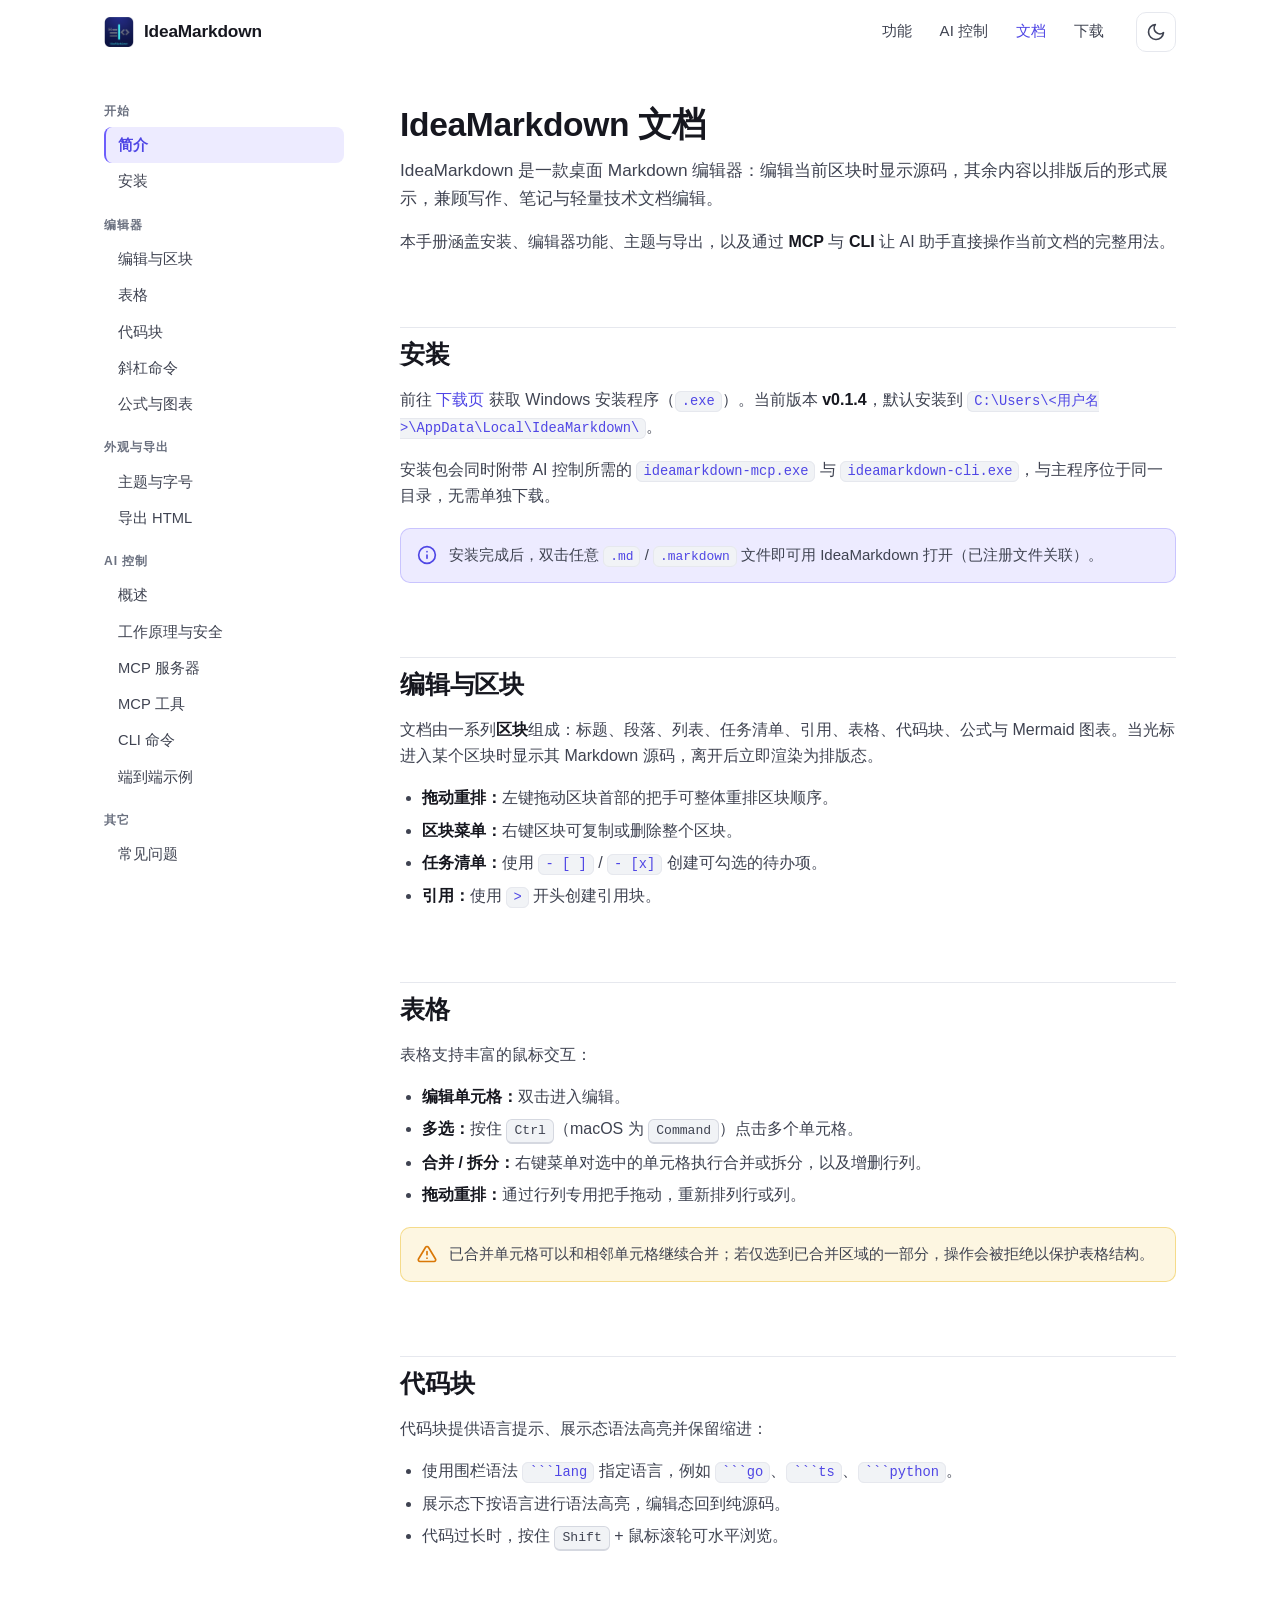
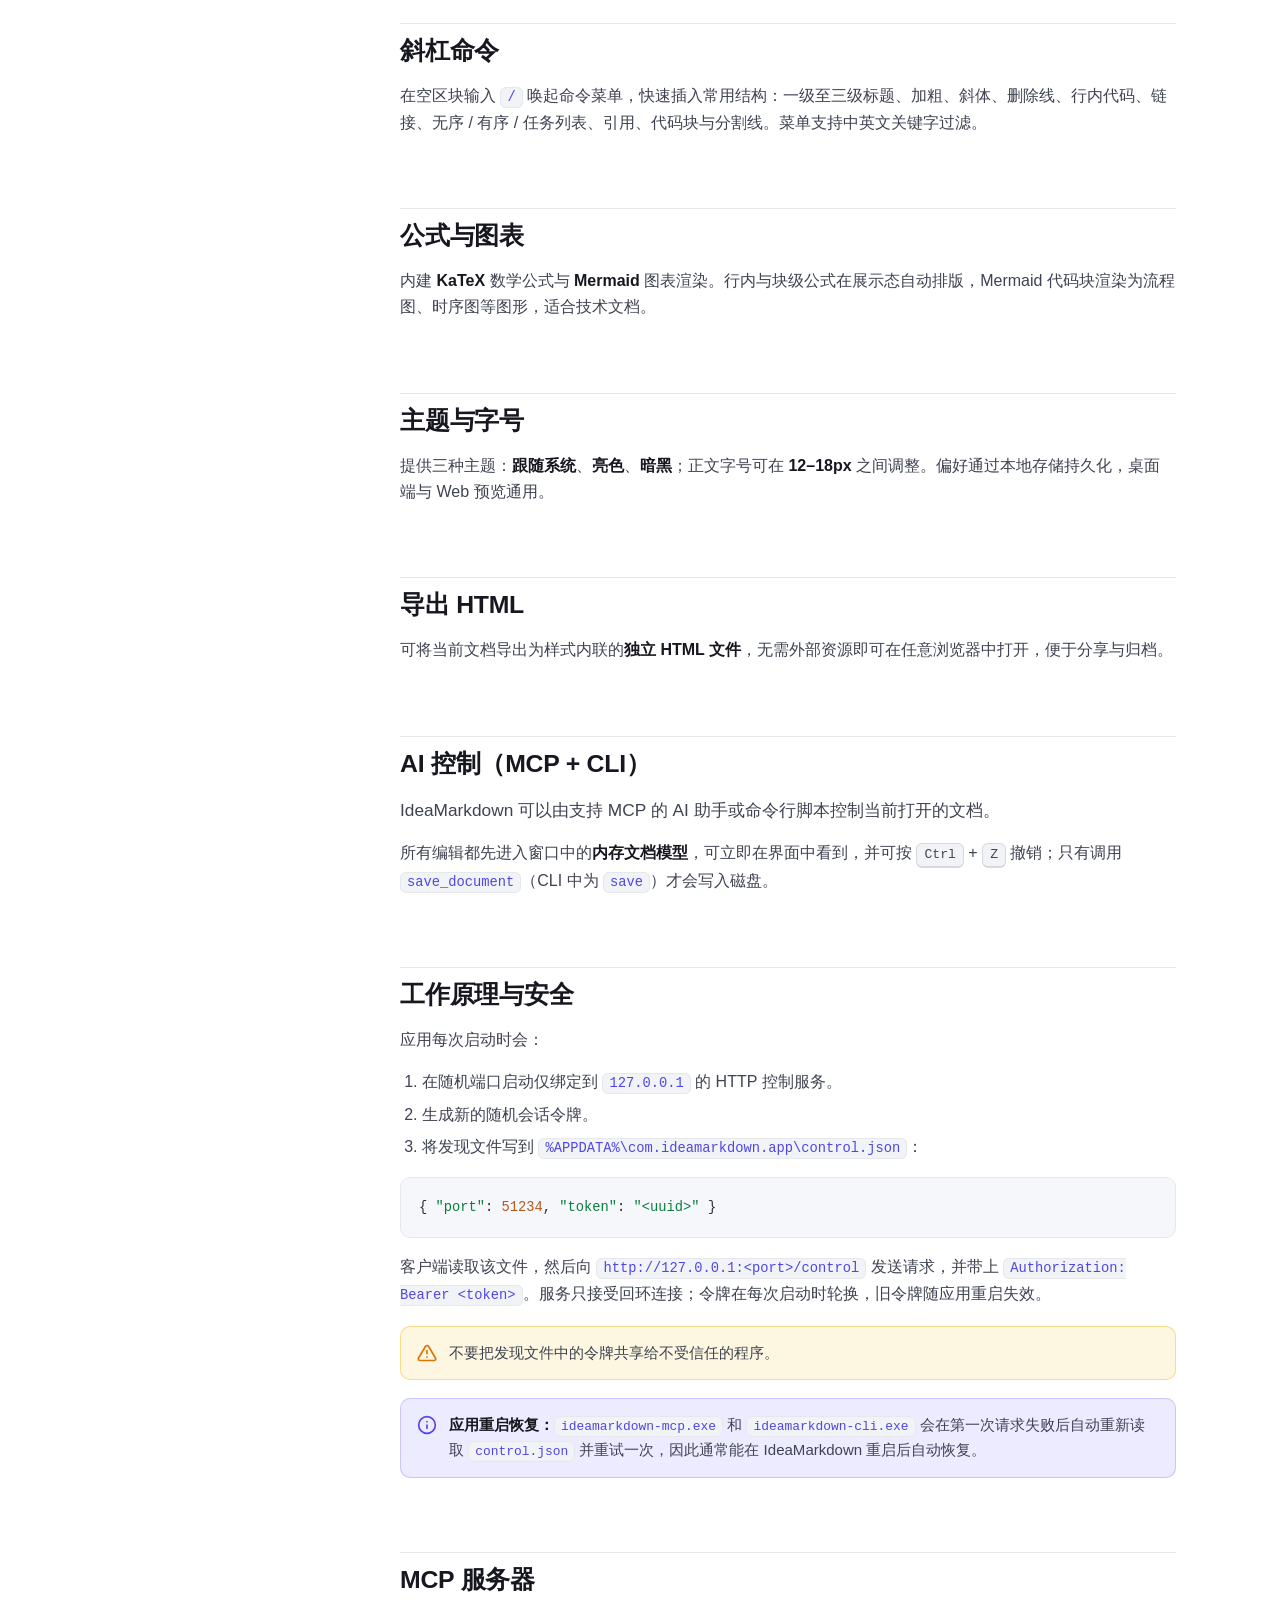
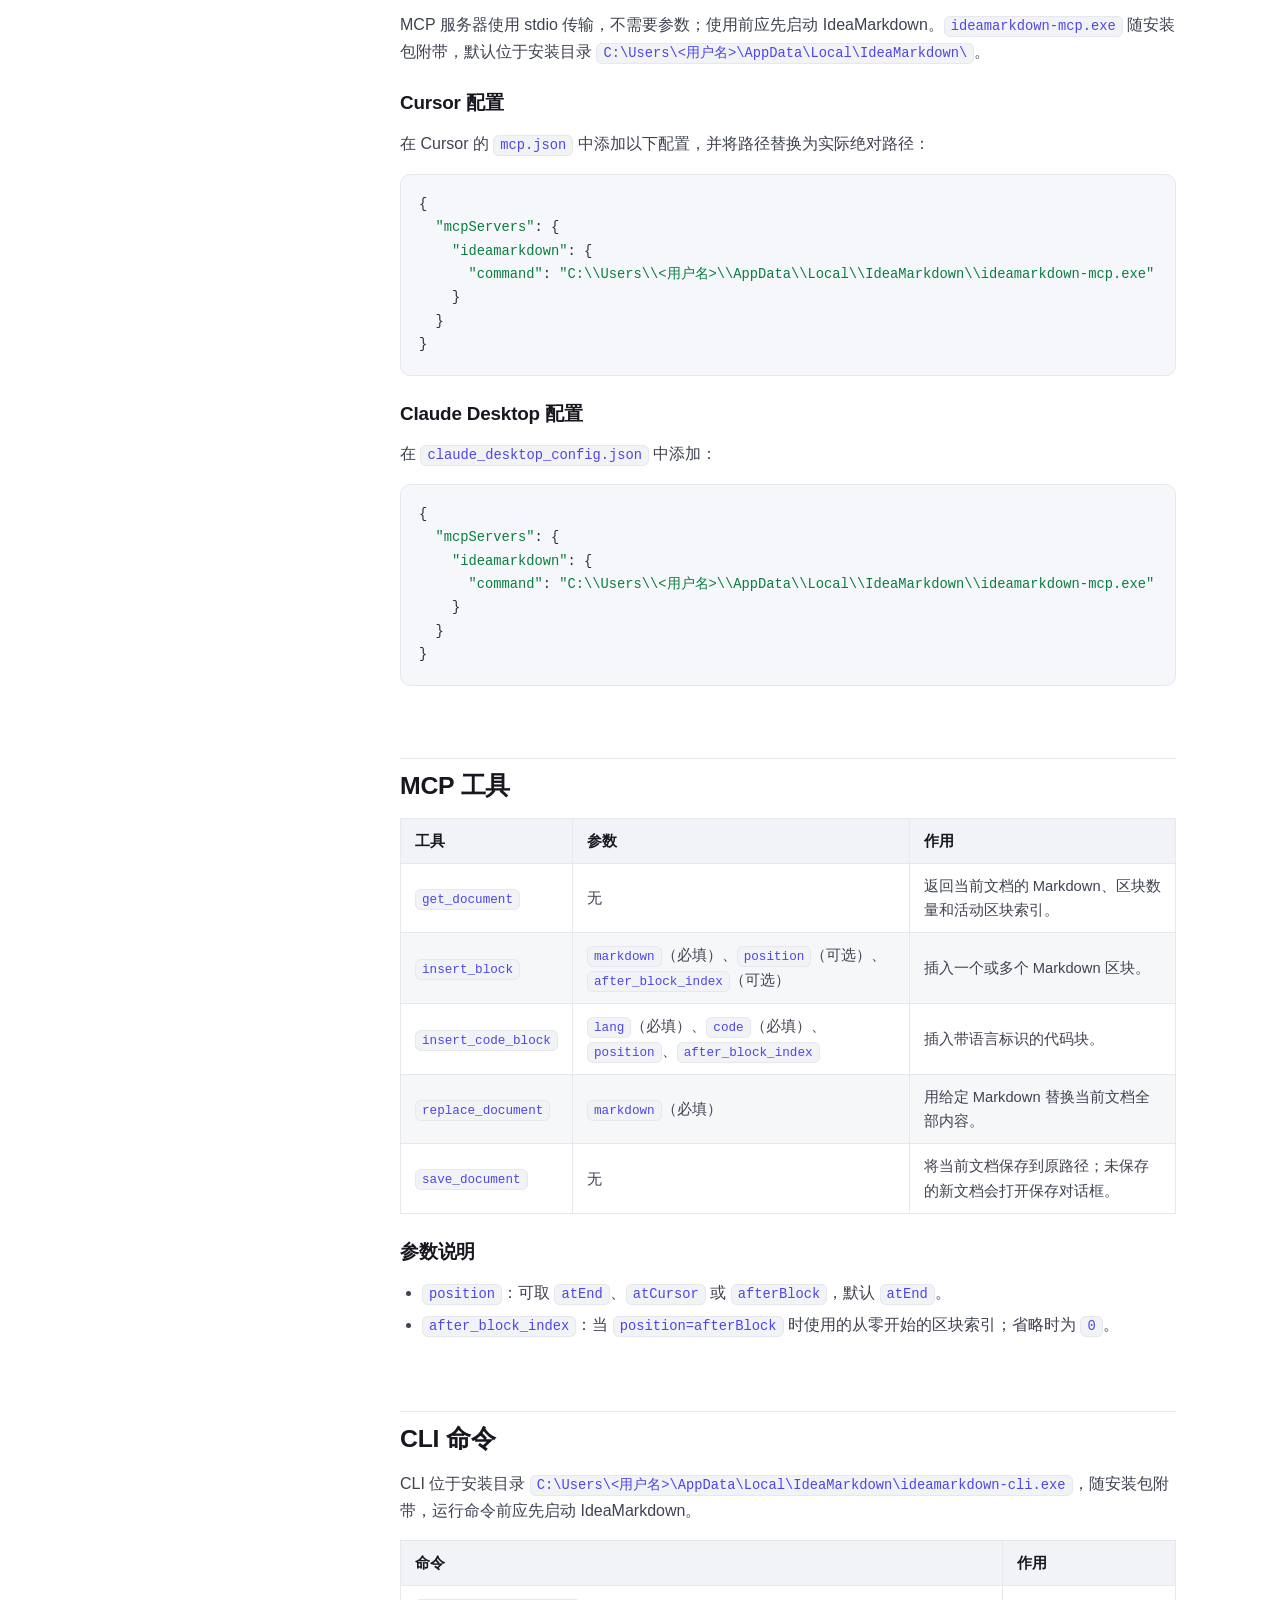
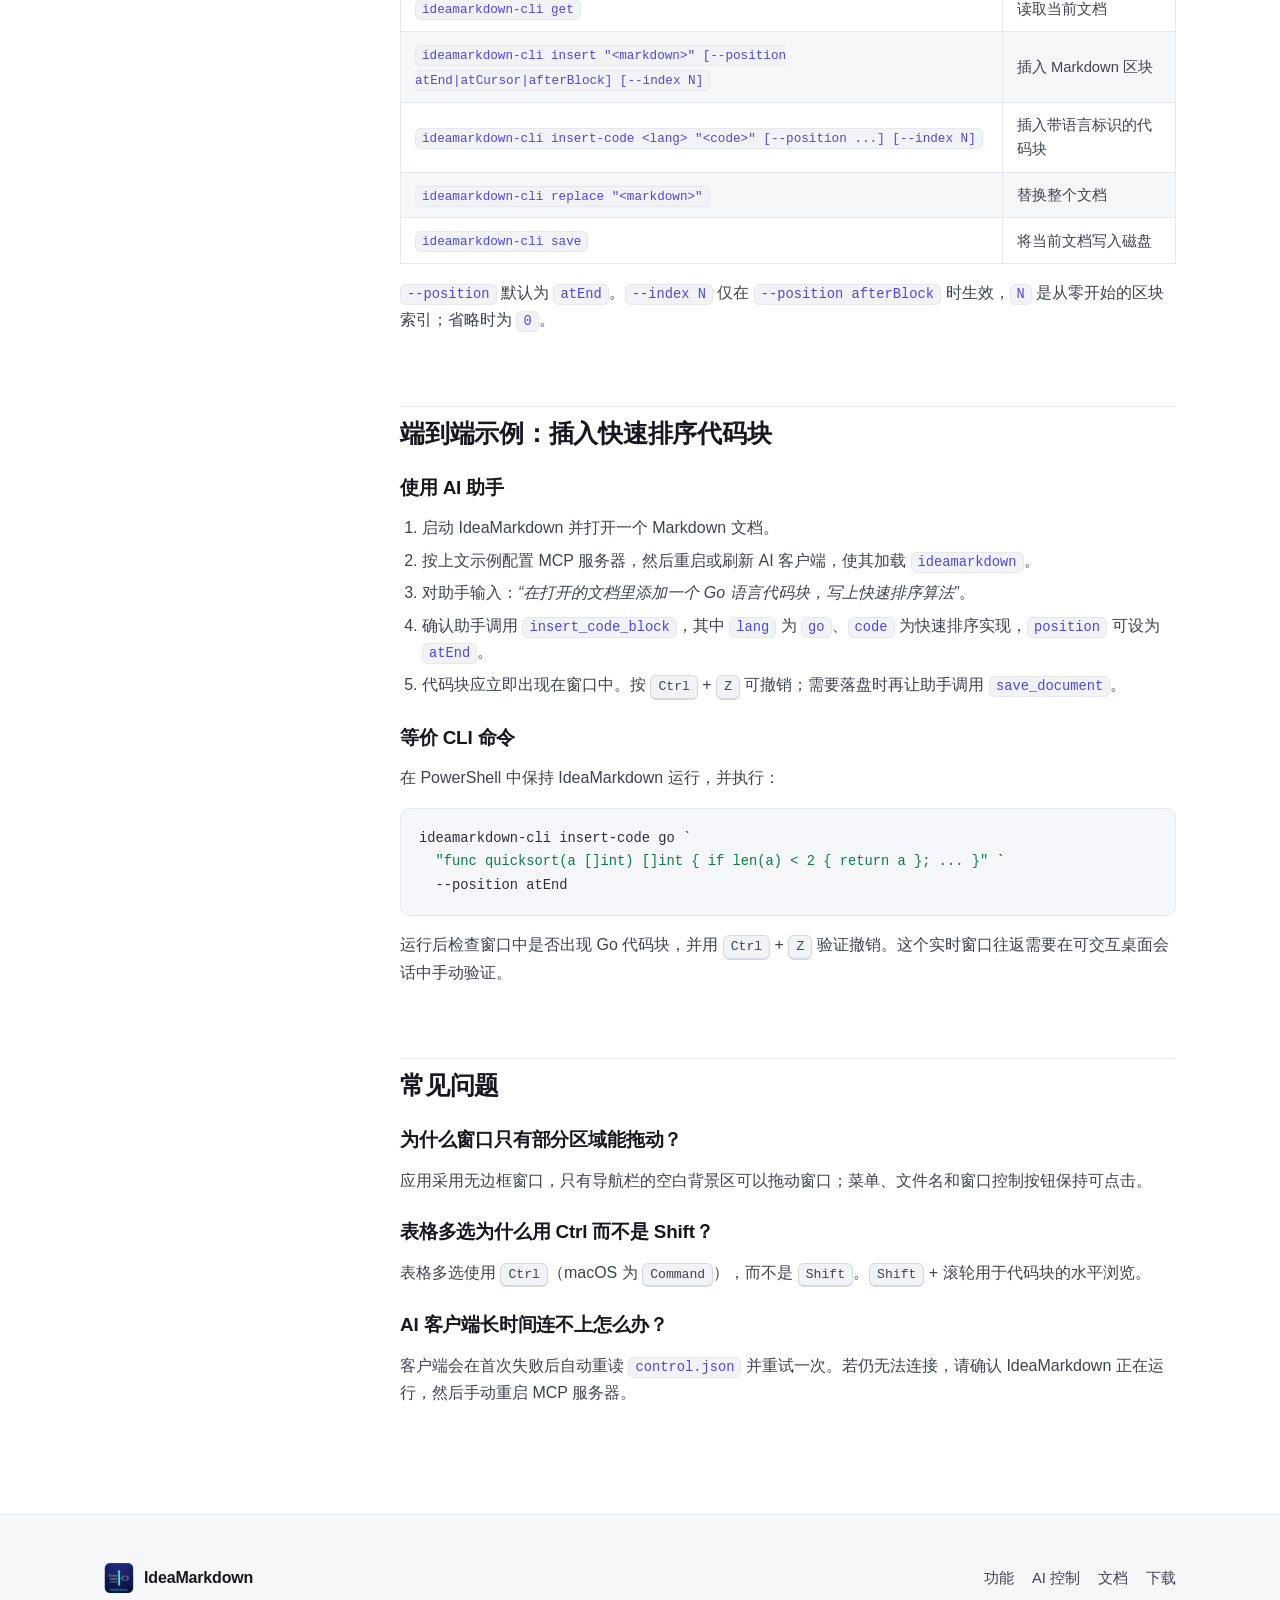
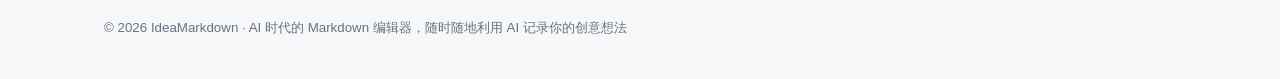
==== docs.html @ fdf8b3a7 "Initial commit: IdeaMarkdown 官网静态站点" ====
<!DOCTYPE html>
<html lang="zh-CN" data-theme="light">
<head>
  <meta charset="UTF-8" />
  <meta name="viewport" content="width=device-width, initial-scale=1.0" />
  <title>文档 — IdeaMarkdown</title>
  <meta name="description" content="IdeaMarkdown 完整文档：安装、编辑器功能、表格与代码块、主题、导出，以及通过 MCP 与 CLI 让 AI 操作文档的详细用法。" />
  <link rel="icon" type="image/png" href="assets/icon.png" />
  <link rel="icon" type="image/png" sizes="32x32" href="assets/favicon-32.png" />
  <script>
    (function () {
      try {
        var t = localStorage.getItem("ideamarkdown-site-theme");
        if (!t) t = window.matchMedia("(prefers-color-scheme: dark)").matches ? "dark" : "light";
        document.documentElement.setAttribute("data-theme", t);
      } catch (e) {
        document.documentElement.setAttribute("data-theme", "light");
      }
    })();
  </script>
  <link rel="stylesheet" href="assets/css/styles.css" />
</head>
<body>
  <!-- 导航栏 -->
  <header class="nav">
    <div class="container">
      <a class="brand" href="index.html">
        <img src="assets/icon.png" alt="" width="30" height="30" />
        IdeaMarkdown
      </a>
      <nav class="nav-links">
        <a href="index.html#features">功能</a>
        <a href="index.html#ai">AI 控制</a>
        <a href="docs.html" class="active">文档</a>
        <a href="download.html">下载</a>
      </nav>
      <div class="nav-actions">
        <button class="icon-btn theme-toggle" type="button" aria-label="切换主题">
          <svg class="icon-moon" viewBox="0 0 24 24" fill="none" stroke="currentColor" stroke-width="2" stroke-linecap="round" stroke-linejoin="round" aria-hidden="true"><path d="M21 12.8A9 9 0 1 1 11.2 3a7 7 0 0 0 9.8 9.8Z"/></svg>
          <svg class="icon-sun" viewBox="0 0 24 24" fill="none" stroke="currentColor" stroke-width="2" stroke-linecap="round" stroke-linejoin="round" aria-hidden="true"><circle cx="12" cy="12" r="4.2"/><path d="M12 2v2.5M12 19.5V22M4.9 4.9l1.8 1.8M17.3 17.3l1.8 1.8M2 12h2.5M19.5 12H22M4.9 19.1l1.8-1.8M17.3 6.7l1.8-1.8"/></svg>
        </button>
        <button class="icon-btn nav-toggle" type="button" aria-label="打开菜单" aria-expanded="false">
          <svg viewBox="0 0 24 24" fill="none" stroke="currentColor" stroke-width="2" stroke-linecap="round" aria-hidden="true"><path d="M4 7h16M4 12h16M4 17h16"/></svg>
        </button>
      </div>
    </div>
  </header>
  <div class="mobile-menu">
    <a href="index.html#features">功能</a>
    <a href="index.html#ai">AI 控制</a>
    <a href="docs.html">文档</a>
    <a href="download.html">下载</a>
  </div>

  <div class="container">
    <div class="docs">
      <!-- 侧边目录 -->
      <aside class="docs-sidebar">
        <h4>开始</h4>
        <a href="#intro">简介</a>
        <a href="#install">安装</a>
        <h4>编辑器</h4>
        <a href="#editing">编辑与区块</a>
        <a href="#tables">表格</a>
        <a href="#code-blocks">代码块</a>
        <a href="#slash">斜杠命令</a>
        <a href="#math">公式与图表</a>
        <h4>外观与导出</h4>
        <a href="#themes">主题与字号</a>
        <a href="#export">导出 HTML</a>
        <h4>AI 控制</h4>
        <a href="#ai-control">概述</a>
        <a href="#ai-security">工作原理与安全</a>
        <a href="#mcp">MCP 服务器</a>
        <a href="#mcp-tools">MCP 工具</a>
        <a href="#cli">CLI 命令</a>
        <a href="#ai-demo">端到端示例</a>
        <h4>其它</h4>
        <a href="#faq">常见问题</a>
      </aside>

      <!-- 正文 -->
      <main class="docs-content">
        <section id="intro">
          <h1>IdeaMarkdown 文档</h1>
          <p class="doc-lead">IdeaMarkdown 是一款桌面 Markdown 编辑器：编辑当前区块时显示源码，其余内容以排版后的形式展示，兼顾写作、笔记与轻量技术文档编辑。</p>
          <p>本手册涵盖安装、编辑器功能、主题与导出，以及通过 <strong>MCP</strong> 与 <strong>CLI</strong> 让 AI 助手直接操作当前文档的完整用法。</p>
        </section>

        <section id="install">
          <h2>安装</h2>
          <p>前往 <a href="download.html">下载页</a> 获取 Windows 安装程序（<code>.exe</code>）。当前版本 <strong>v<span data-version>0.1.4</span></strong>，默认安装到 <code>C:\Users\&lt;用户名&gt;\AppData\Local\IdeaMarkdown\</code>。</p>
          <p>安装包会同时附带 AI 控制所需的 <code>ideamarkdown-mcp.exe</code> 与 <code>ideamarkdown-cli.exe</code>，与主程序位于同一目录，无需单独下载。</p>
          <div class="callout">
            <svg viewBox="0 0 24 24" fill="none" stroke="currentColor" stroke-width="2" stroke-linecap="round" stroke-linejoin="round"><circle cx="12" cy="12" r="10"/><path d="M12 16v-4M12 8h.01"/></svg>
            <span>安装完成后，双击任意 <code>.md</code> / <code>.markdown</code> 文件即可用 IdeaMarkdown 打开（已注册文件关联）。</span>
          </div>
        </section>

        <section id="editing">
          <h2>编辑与区块</h2>
          <p>文档由一系列<strong>区块</strong>组成：标题、段落、列表、任务清单、引用、表格、代码块、公式与 Mermaid 图表。当光标进入某个区块时显示其 Markdown 源码，离开后立即渲染为排版态。</p>
          <ul>
            <li><strong>拖动重排：</strong>左键拖动区块首部的把手可整体重排区块顺序。</li>
            <li><strong>区块菜单：</strong>右键区块可复制或删除整个区块。</li>
            <li><strong>任务清单：</strong>使用 <code>- [ ]</code> / <code>- [x]</code> 创建可勾选的待办项。</li>
            <li><strong>引用：</strong>使用 <code>&gt;</code> 开头创建引用块。</li>
          </ul>
        </section>

        <section id="tables">
          <h2>表格</h2>
          <p>表格支持丰富的鼠标交互：</p>
          <ul>
            <li><strong>编辑单元格：</strong>双击进入编辑。</li>
            <li><strong>多选：</strong>按住 <kbd>Ctrl</kbd>（macOS 为 <kbd>Command</kbd>）点击多个单元格。</li>
            <li><strong>合并 / 拆分：</strong>右键菜单对选中的单元格执行合并或拆分，以及增删行列。</li>
            <li><strong>拖动重排：</strong>通过行列专用把手拖动，重新排列行或列。</li>
          </ul>
          <div class="callout warn">
            <svg viewBox="0 0 24 24" fill="none" stroke="currentColor" stroke-width="2" stroke-linecap="round" stroke-linejoin="round"><path d="M10.3 3.9 1.8 18a2 2 0 0 0 1.7 3h17a2 2 0 0 0 1.7-3L13.7 3.9a2 2 0 0 0-3.4 0Z"/><path d="M12 9v4M12 17h.01"/></svg>
            <span>已合并单元格可以和相邻单元格继续合并；若仅选到已合并区域的一部分，操作会被拒绝以保护表格结构。</span>
          </div>
        </section>

        <section id="code-blocks">
          <h2>代码块</h2>
          <p>代码块提供语言提示、展示态语法高亮并保留缩进：</p>
          <ul>
            <li>使用围栏语法 <code>```lang</code> 指定语言，例如 <code>```go</code>、<code>```ts</code>、<code>```python</code>。</li>
            <li>展示态下按语言进行语法高亮，编辑态回到纯源码。</li>
            <li>代码过长时，按住 <kbd>Shift</kbd> + 鼠标滚轮可水平浏览。</li>
          </ul>
        </section>

        <section id="slash">
          <h2>斜杠命令</h2>
          <p>在空区块输入 <code>/</code> 唤起命令菜单，快速插入常用结构：一级至三级标题、加粗、斜体、删除线、行内代码、链接、无序 / 有序 / 任务列表、引用、代码块与分割线。菜单支持中英文关键字过滤。</p>
        </section>

        <section id="math">
          <h2>公式与图表</h2>
          <p>内建 <strong>KaTeX</strong> 数学公式与 <strong>Mermaid</strong> 图表渲染。行内与块级公式在展示态自动排版，Mermaid 代码块渲染为流程图、时序图等图形，适合技术文档。</p>
        </section>

        <section id="themes">
          <h2>主题与字号</h2>
          <p>提供三种主题：<strong>跟随系统</strong>、<strong>亮色</strong>、<strong>暗黑</strong>；正文字号可在 <strong>12–18px</strong> 之间调整。偏好通过本地存储持久化，桌面端与 Web 预览通用。</p>
        </section>

        <section id="export">
          <h2>导出 HTML</h2>
          <p>可将当前文档导出为样式内联的<strong>独立 HTML 文件</strong>，无需外部资源即可在任意浏览器中打开，便于分享与归档。</p>
        </section>

        <section id="ai-control">
          <h2>AI 控制（MCP + CLI）</h2>
          <p class="doc-lead">IdeaMarkdown 可以由支持 MCP 的 AI 助手或命令行脚本控制当前打开的文档。</p>
          <p>所有编辑都先进入窗口中的<strong>内存文档模型</strong>，可立即在界面中看到，并可按 <kbd>Ctrl</kbd> + <kbd>Z</kbd> 撤销；只有调用 <code>save_document</code>（CLI 中为 <code>save</code>）才会写入磁盘。</p>
        </section>

        <section id="ai-security">
          <h2>工作原理与安全</h2>
          <p>应用每次启动时会：</p>
          <ol>
            <li>在随机端口启动仅绑定到 <code>127.0.0.1</code> 的 HTTP 控制服务。</li>
            <li>生成新的随机会话令牌。</li>
            <li>将发现文件写到 <code>%APPDATA%\com.ideamarkdown.app\control.json</code>：</li>
          </ol>
          <div class="code">
            <pre><code>{ <span class="tok-str">"port"</span>: <span class="tok-num">51234</span>, <span class="tok-str">"token"</span>: <span class="tok-str">"&lt;uuid&gt;"</span> }</code></pre>
          </div>
          <p>客户端读取该文件，然后向 <code>http://127.0.0.1:&lt;port&gt;/control</code> 发送请求，并带上 <code>Authorization: Bearer &lt;token&gt;</code>。服务只接受回环连接；令牌在每次启动时轮换，旧令牌随应用重启失效。</p>
          <div class="callout warn">
            <svg viewBox="0 0 24 24" fill="none" stroke="currentColor" stroke-width="2" stroke-linecap="round" stroke-linejoin="round"><path d="M10.3 3.9 1.8 18a2 2 0 0 0 1.7 3h17a2 2 0 0 0 1.7-3L13.7 3.9a2 2 0 0 0-3.4 0Z"/><path d="M12 9v4M12 17h.01"/></svg>
            <span>不要把发现文件中的令牌共享给不受信任的程序。</span>
          </div>
          <div class="callout">
            <svg viewBox="0 0 24 24" fill="none" stroke="currentColor" stroke-width="2" stroke-linecap="round" stroke-linejoin="round"><circle cx="12" cy="12" r="10"/><path d="M12 16v-4M12 8h.01"/></svg>
            <span><b>应用重启恢复：</b><code>ideamarkdown-mcp.exe</code> 和 <code>ideamarkdown-cli.exe</code> 会在第一次请求失败后自动重新读取 <code>control.json</code> 并重试一次，因此通常能在 IdeaMarkdown 重启后自动恢复。</span>
          </div>
        </section>

        <section id="mcp">
          <h2>MCP 服务器</h2>
          <p>MCP 服务器使用 stdio 传输，不需要参数；使用前应先启动 IdeaMarkdown。<code>ideamarkdown-mcp.exe</code> 随安装包附带，默认位于安装目录 <code>C:\Users\&lt;用户名&gt;\AppData\Local\IdeaMarkdown\</code>。</p>

          <h3>Cursor 配置</h3>
          <p>在 Cursor 的 <code>mcp.json</code> 中添加以下配置，并将路径替换为实际绝对路径：</p>
          <div class="code">
            <pre><code>{
  <span class="tok-str">"mcpServers"</span>: {
    <span class="tok-str">"ideamarkdown"</span>: {
      <span class="tok-str">"command"</span>: <span class="tok-str">"C:\\Users\\&lt;用户名&gt;\\AppData\\Local\\IdeaMarkdown\\ideamarkdown-mcp.exe"</span>
    }
  }
}</code></pre>
          </div>

          <h3>Claude Desktop 配置</h3>
          <p>在 <code>claude_desktop_config.json</code> 中添加：</p>
          <div class="code">
            <pre><code>{
  <span class="tok-str">"mcpServers"</span>: {
    <span class="tok-str">"ideamarkdown"</span>: {
      <span class="tok-str">"command"</span>: <span class="tok-str">"C:\\Users\\&lt;用户名&gt;\\AppData\\Local\\IdeaMarkdown\\ideamarkdown-mcp.exe"</span>
    }
  }
}</code></pre>
          </div>
        </section>

        <section id="mcp-tools">
          <h2>MCP 工具</h2>
          <table>
            <thead>
              <tr><th>工具</th><th>参数</th><th>作用</th></tr>
            </thead>
            <tbody>
              <tr>
                <td><code>get_document</code></td>
                <td>无</td>
                <td>返回当前文档的 Markdown、区块数量和活动区块索引。</td>
              </tr>
              <tr>
                <td><code>insert_block</code></td>
                <td><code>markdown</code>（必填）、<code>position</code>（可选）、<code>after_block_index</code>（可选）</td>
                <td>插入一个或多个 Markdown 区块。</td>
              </tr>
              <tr>
                <td><code>insert_code_block</code></td>
                <td><code>lang</code>（必填）、<code>code</code>（必填）、<code>position</code>、<code>after_block_index</code></td>
                <td>插入带语言标识的代码块。</td>
              </tr>
              <tr>
                <td><code>replace_document</code></td>
                <td><code>markdown</code>（必填）</td>
                <td>用给定 Markdown 替换当前文档全部内容。</td>
              </tr>
              <tr>
                <td><code>save_document</code></td>
                <td>无</td>
                <td>将当前文档保存到原路径；未保存的新文档会打开保存对话框。</td>
              </tr>
            </tbody>
          </table>
          <h3>参数说明</h3>
          <ul>
            <li><code>position</code>：可取 <code>atEnd</code>、<code>atCursor</code> 或 <code>afterBlock</code>，默认 <code>atEnd</code>。</li>
            <li><code>after_block_index</code>：当 <code>position=afterBlock</code> 时使用的从零开始的区块索引；省略时为 <code>0</code>。</li>
          </ul>
        </section>

        <section id="cli">
          <h2>CLI 命令</h2>
          <p>CLI 位于安装目录 <code>C:\Users\&lt;用户名&gt;\AppData\Local\IdeaMarkdown\ideamarkdown-cli.exe</code>，随安装包附带，运行命令前应先启动 IdeaMarkdown。</p>
          <table>
            <thead>
              <tr><th>命令</th><th>作用</th></tr>
            </thead>
            <tbody>
              <tr><td><code>ideamarkdown-cli get</code></td><td>读取当前文档</td></tr>
              <tr><td><code>ideamarkdown-cli insert "&lt;markdown&gt;" [--position atEnd|atCursor|afterBlock] [--index N]</code></td><td>插入 Markdown 区块</td></tr>
              <tr><td><code>ideamarkdown-cli insert-code &lt;lang&gt; "&lt;code&gt;" [--position ...] [--index N]</code></td><td>插入带语言标识的代码块</td></tr>
              <tr><td><code>ideamarkdown-cli replace "&lt;markdown&gt;"</code></td><td>替换整个文档</td></tr>
              <tr><td><code>ideamarkdown-cli save</code></td><td>将当前文档写入磁盘</td></tr>
            </tbody>
          </table>
          <p><code>--position</code> 默认为 <code>atEnd</code>。<code>--index N</code> 仅在 <code>--position afterBlock</code> 时生效，<code>N</code> 是从零开始的区块索引；省略时为 <code>0</code>。</p>
        </section>

        <section id="ai-demo">
          <h2>端到端示例：插入快速排序代码块</h2>
          <h3>使用 AI 助手</h3>
          <ol>
            <li>启动 IdeaMarkdown 并打开一个 Markdown 文档。</li>
            <li>按上文示例配置 MCP 服务器，然后重启或刷新 AI 客户端，使其加载 <code>ideamarkdown</code>。</li>
            <li>对助手输入：<em>“在打开的文档里添加一个 Go 语言代码块，写上快速排序算法”</em>。</li>
            <li>确认助手调用 <code>insert_code_block</code>，其中 <code>lang</code> 为 <code>go</code>、<code>code</code> 为快速排序实现，<code>position</code> 可设为 <code>atEnd</code>。</li>
            <li>代码块应立即出现在窗口中。按 <kbd>Ctrl</kbd> + <kbd>Z</kbd> 可撤销；需要落盘时再让助手调用 <code>save_document</code>。</li>
          </ol>
          <h3>等价 CLI 命令</h3>
          <p>在 PowerShell 中保持 IdeaMarkdown 运行，并执行：</p>
          <div class="code">
            <pre><code>ideamarkdown-cli insert-code go `
  <span class="tok-str">"func quicksort(a []int) []int { if len(a) &lt; 2 { return a }; ... }"</span> `
  --position atEnd</code></pre>
          </div>
          <p>运行后检查窗口中是否出现 Go 代码块，并用 <kbd>Ctrl</kbd> + <kbd>Z</kbd> 验证撤销。这个实时窗口往返需要在可交互桌面会话中手动验证。</p>
        </section>

        <section id="faq">
          <h2>常见问题</h2>
          <h3>为什么窗口只有部分区域能拖动？</h3>
          <p>应用采用无边框窗口，只有导航栏的空白背景区可以拖动窗口；菜单、文件名和窗口控制按钮保持可点击。</p>
          <h3>表格多选为什么用 Ctrl 而不是 Shift？</h3>
          <p>表格多选使用 <kbd>Ctrl</kbd>（macOS 为 <kbd>Command</kbd>），而不是 <kbd>Shift</kbd>。<kbd>Shift</kbd> + 滚轮用于代码块的水平浏览。</p>
          <h3>AI 客户端长时间连不上怎么办？</h3>
          <p>客户端会在首次失败后自动重读 <code>control.json</code> 并重试一次。若仍无法连接，请确认 IdeaMarkdown 正在运行，然后手动重启 MCP 服务器。</p>
        </section>
      </main>
    </div>
  </div>

  <!-- 页脚 -->
  <footer class="footer">
    <div class="container">
      <a class="brand" href="index.html">
        <img src="assets/icon.png" alt="" width="26" height="26" />
        IdeaMarkdown
      </a>
      <nav class="footer-links">
        <a href="index.html#features">功能</a>
        <a href="index.html#ai">AI 控制</a>
        <a href="docs.html">文档</a>
        <a href="download.html">下载</a>
      </nav>
      <small>© 2026 IdeaMarkdown · AI 时代的 Markdown 编辑器，随时随地利用 AI 记录你的创意想法</small>
    </div>
  </footer>

  <script src="assets/js/config.js"></script>
  <script src="assets/js/site.js"></script>
</body>
</html>
---- assets/css/styles.css ----
/* ==========================================================================
   IdeaMarkdown 宣传站 — 设计系统
   纯静态 CSS：主题变量、布局、组件、动画
   ========================================================================== */

/* --- 主题变量 --------------------------------------------------------------- */
:root {
  --bg: #ffffff;
  --bg-soft: #f6f7f9;
  --surface: #ffffff;
  --surface-2: #f1f3f6;
  --fg: #16171f;
  --fg-soft: #3f4351;
  --muted: #6b7180;
  --border: #e6e8ee;
  --border-strong: #d5d8e0;
  --accent: #6d5efc;
  --accent-2: #4f46e5;
  --accent-soft: rgba(109, 94, 252, 0.12);
  --accent-fg: #ffffff;
  --code-bg: #f6f7fa;
  --code-fg: #2b2d3a;
  --shadow-sm: 0 1px 2px rgba(20, 22, 40, 0.06), 0 2px 8px rgba(20, 22, 40, 0.05);
  --shadow-md: 0 8px 24px rgba(20, 22, 40, 0.10);
  --shadow-lg: 0 24px 60px rgba(20, 22, 40, 0.16);
  --glow-1: rgba(124, 92, 255, 0.30);
  --glow-2: rgba(79, 70, 229, 0.22);

  /* 语法高亮示意 */
  --tok-kw: #8250df;
  --tok-str: #0a7d3f;
  --tok-fn: #1f6feb;
  --tok-num: #b5591b;
  --tok-com: #97999f;
  --tok-punct: #57606a;

  --nav-h: 64px;
  --maxw: 1120px;
  --radius: 14px;
  --radius-sm: 10px;
  --font-sans: -apple-system, BlinkMacSystemFont, "Segoe UI", "PingFang SC",
    "Microsoft YaHei", "Hiragino Sans GB", Roboto, Helvetica, Arial, sans-serif;
  --font-mono: "SFMono-Regular", "JetBrains Mono", "Fira Code", Consolas,
    "Courier New", monospace;
}

html[data-theme="dark"] {
  --bg: #0c0d13;
  --bg-soft: #101119;
  --surface: #15161f;
  --surface-2: #1c1e29;
  --fg: #e8eaf2;
  --fg-soft: #c3c6d4;
  --muted: #8b90a0;
  --border: #262834;
  --border-strong: #333644;
  --accent: #8b7bff;
  --accent-2: #6d5efc;
  --accent-soft: rgba(139, 123, 255, 0.16);
  --accent-fg: #ffffff;
  --code-bg: #14151d;
  --code-fg: #d6d8e4;
  --shadow-sm: 0 1px 2px rgba(0, 0, 0, 0.4), 0 2px 8px rgba(0, 0, 0, 0.35);
  --shadow-md: 0 10px 30px rgba(0, 0, 0, 0.45);
  --shadow-lg: 0 28px 70px rgba(0, 0, 0, 0.55);
  --glow-1: rgba(124, 92, 255, 0.34);
  --glow-2: rgba(79, 70, 229, 0.26);

  --tok-kw: #c497ff;
  --tok-str: #7ee2a8;
  --tok-fn: #79c0ff;
  --tok-num: #ffb27a;
  --tok-com: #6b7080;
  --tok-punct: #9aa2b1;
}

/* --- 基础 ------------------------------------------------------------------ */
*,
*::before,
*::after { box-sizing: border-box; }

html {
  scroll-behavior: smooth;
  scroll-padding-top: calc(var(--nav-h) + 16px);
  -webkit-text-size-adjust: 100%;
}

body {
  margin: 0;
  font-family: var(--font-sans);
  font-size: 16px;
  line-height: 1.65;
  color: var(--fg);
  background: var(--bg);
  -webkit-font-smoothing: antialiased;
  text-rendering: optimizeLegibility;
  transition: background-color 0.35s ease, color 0.35s ease;
}

a { color: var(--accent-2); text-decoration: none; }
a:hover { text-decoration: underline; }

h1, h2, h3, h4 { line-height: 1.25; font-weight: 700; letter-spacing: -0.01em; }

img, svg { max-width: 100%; }

code, kbd, pre { font-family: var(--font-mono); }

.container {
  width: 100%;
  max-width: var(--maxw);
  margin: 0 auto;
  padding: 0 24px;
}

.muted { color: var(--muted); }
.center { text-align: center; }
.eyebrow {
  display: inline-block;
  font-size: 0.8rem;
  font-weight: 700;
  letter-spacing: 0.08em;
  text-transform: uppercase;
  color: var(--accent-2);
  margin-bottom: 12px;
}

kbd {
  display: inline-block;
  padding: 1px 7px;
  font-size: 0.82em;
  line-height: 1.5;
  border: 1px solid var(--border-strong);
  border-bottom-width: 2px;
  border-radius: 6px;
  background: var(--surface-2);
  color: var(--fg-soft);
}

/* --- 按钮 ------------------------------------------------------------------ */
.btn {
  display: inline-flex;
  align-items: center;
  gap: 8px;
  padding: 11px 20px;
  border-radius: var(--radius-sm);
  border: 1px solid transparent;
  font-size: 0.95rem;
  font-weight: 600;
  font-family: inherit;
  cursor: pointer;
  white-space: nowrap;
  transition: transform 0.18s ease, box-shadow 0.18s ease,
    background-color 0.18s ease, border-color 0.18s ease, color 0.18s ease;
}
.btn:hover { text-decoration: none; transform: translateY(-2px); }
.btn:active { transform: translateY(0); }
.btn svg { width: 18px; height: 18px; }

.btn-primary {
  background: linear-gradient(135deg, var(--accent), var(--accent-2));
  color: var(--accent-fg);
  box-shadow: var(--shadow-sm);
}
.btn-primary:hover { box-shadow: 0 10px 28px var(--glow-1); }

.btn-ghost {
  background: var(--surface);
  color: var(--fg);
  border-color: var(--border-strong);
}
.btn-ghost:hover { border-color: var(--accent); color: var(--accent-2); }

.btn-lg { padding: 14px 26px; font-size: 1.02rem; }

.btn.is-pending {
  cursor: default;
  opacity: 0.85;
}
.btn.is-pending:hover { transform: none; }

.badge {
  display: inline-flex;
  align-items: center;
  gap: 6px;
  padding: 3px 10px;
  font-size: 0.78rem;
  font-weight: 600;
  border-radius: 999px;
  background: var(--accent-soft);
  color: var(--accent-2);
}

/* --- 导航栏 ---------------------------------------------------------------- */
.nav {
  position: sticky;
  top: 0;
  z-index: 50;
  height: var(--nav-h);
  display: flex;
  align-items: center;
  background: color-mix(in srgb, var(--bg) 82%, transparent);
  backdrop-filter: saturate(160%) blur(12px);
  -webkit-backdrop-filter: saturate(160%) blur(12px);
  border-bottom: 1px solid transparent;
  transition: border-color 0.3s ease, background-color 0.3s ease;
}
.nav.is-scrolled { border-bottom-color: var(--border); }
.nav .container {
  display: flex;
  align-items: center;
  gap: 20px;
}
.brand {
  display: inline-flex;
  align-items: center;
  gap: 10px;
  font-weight: 700;
  font-size: 1.08rem;
  color: var(--fg);
  letter-spacing: -0.01em;
}
.brand:hover { text-decoration: none; }
.brand img { width: 30px; height: 30px; }

.nav-links {
  display: flex;
  align-items: center;
  gap: 4px;
  margin-left: auto;
}
.nav-links a {
  padding: 8px 12px;
  border-radius: 8px;
  color: var(--fg-soft);
  font-size: 0.94rem;
  font-weight: 500;
  transition: background-color 0.18s ease, color 0.18s ease;
}
.nav-links a:hover { background: var(--surface-2); color: var(--fg); text-decoration: none; }
.nav-links a.active { color: var(--accent-2); }

.nav-actions { display: flex; align-items: center; gap: 8px; }

.icon-btn {
  display: inline-flex;
  align-items: center;
  justify-content: center;
  width: 40px;
  height: 40px;
  border-radius: 10px;
  border: 1px solid var(--border);
  background: var(--surface);
  color: var(--fg-soft);
  cursor: pointer;
  transition: color 0.18s ease, border-color 0.18s ease, background-color 0.18s ease;
}
.icon-btn:hover { color: var(--accent-2); border-color: var(--accent); }
.icon-btn svg { width: 20px; height: 20px; }

/* 主题切换图标：按主题显示其一 */
.theme-toggle .icon-sun { display: none; }
.theme-toggle .icon-moon { display: block; }
html[data-theme="dark"] .theme-toggle .icon-sun { display: block; }
html[data-theme="dark"] .theme-toggle .icon-moon { display: none; }

.nav-toggle { display: none; }

/* 移动端菜单 */
.mobile-menu {
  display: none;
  position: fixed;
  top: var(--nav-h);
  left: 0;
  right: 0;
  z-index: 49;
  padding: 12px 24px 20px;
  background: var(--bg);
  border-bottom: 1px solid var(--border);
  box-shadow: var(--shadow-md);
}
.mobile-menu.open { display: block; animation: slide-down 0.25s ease; }
.mobile-menu a {
  display: block;
  padding: 12px 8px;
  color: var(--fg);
  font-weight: 500;
  border-bottom: 1px solid var(--border);
}
.mobile-menu a:last-child { border-bottom: none; }

/* --- Hero ------------------------------------------------------------------ */
.hero {
  position: relative;
  overflow: hidden;
  padding: 84px 0 72px;
}
.hero-glow {
  position: absolute;
  inset: 0;
  z-index: 0;
  pointer-events: none;
}
.hero-glow::before,
.hero-glow::after {
  content: "";
  position: absolute;
  border-radius: 50%;
  filter: blur(70px);
  opacity: 0.9;
  animation: float-glow 14s ease-in-out infinite;
}
.hero-glow::before {
  width: 520px; height: 520px;
  top: -180px; left: -120px;
  background: radial-gradient(circle at center, var(--glow-1), transparent 70%);
}
.hero-glow::after {
  width: 460px; height: 460px;
  top: -60px; right: -140px;
  background: radial-gradient(circle at center, var(--glow-2), transparent 70%);
  animation-delay: -6s;
}
.hero .container {
  position: relative;
  z-index: 1;
  display: grid;
  grid-template-columns: 1.05fr 1fr;
  gap: 56px;
  align-items: center;
}
.hero h1 {
  font-size: clamp(2.1rem, 4.4vw, 3.35rem);
  margin: 14px 0 18px;
}
.hero h1 .grad {
  background: linear-gradient(120deg, var(--accent), var(--accent-2));
  -webkit-background-clip: text;
  background-clip: text;
  color: transparent;
}
.hero-tagline {
  font-size: clamp(1.05rem, 2vw, 1.32rem);
  font-weight: 600;
  color: var(--fg);
  margin: 0 0 14px;
}
.hero p.lead {
  font-size: 1.1rem;
  color: var(--fg-soft);
  margin: 0 0 28px;
  max-width: 40ch;
}
.hero-cta { display: flex; flex-wrap: wrap; gap: 14px; }
.hero-meta {
  margin-top: 22px;
  display: flex;
  flex-wrap: wrap;
  gap: 18px;
  font-size: 0.88rem;
  color: var(--muted);
}
.hero-meta span { display: inline-flex; align-items: center; gap: 6px; }

/* --- 编辑器 mockup --------------------------------------------------------- */
.mockup {
  border-radius: var(--radius);
  background: var(--surface);
  border: 1px solid var(--border);
  box-shadow: var(--shadow-lg);
  overflow: hidden;
  animation: float-card 7s ease-in-out infinite;
}
.mockup-bar {
  display: flex;
  align-items: center;
  gap: 10px;
  padding: 10px 14px;
  background: var(--surface-2);
  border-bottom: 1px solid var(--border);
}
.mockup-dots { display: flex; gap: 6px; }
.mockup-dots i {
  width: 11px; height: 11px; border-radius: 50%; display: block;
}
.mockup-dots i:nth-child(1) { background: #ff5f57; }
.mockup-dots i:nth-child(2) { background: #febc2e; }
.mockup-dots i:nth-child(3) { background: #28c840; }
.mockup-title {
  font-size: 0.82rem; color: var(--muted); font-family: var(--font-mono);
  margin: 0 auto;
}
.mockup-win {
  display: inline-flex; gap: 14px; color: var(--muted);
}
.mockup-win span { font-size: 0.8rem; }
.mockup-body {
  padding: 22px 24px 26px;
  font-size: 0.95rem;
  line-height: 1.7;
  min-height: 320px;
}
.mockup-body .md-h1 { font-size: 1.5rem; font-weight: 700; margin: 0 0 4px; }
.mockup-body .md-p { color: var(--fg-soft); margin: 10px 0; }
.mockup-body .md-active {
  font-family: var(--font-mono);
  font-size: 0.9rem;
  background: var(--accent-soft);
  border-left: 3px solid var(--accent);
  padding: 8px 12px;
  border-radius: 6px;
  margin: 10px 0;
  color: var(--fg);
}
.mockup-body .md-quote {
  border-left: 3px solid var(--border-strong);
  padding-left: 12px; color: var(--muted); margin: 10px 0;
}
.mockup-body ul.md-task { list-style: none; padding: 0; margin: 10px 0; }
.mockup-body ul.md-task li { display: flex; align-items: center; gap: 8px; color: var(--fg-soft); }
.mockup-body ul.md-task .box {
  width: 16px; height: 16px; border-radius: 4px; border: 1.5px solid var(--border-strong);
  display: inline-flex; align-items: center; justify-content: center; font-size: 11px;
}
.mockup-body ul.md-task .box.done { background: var(--accent); border-color: var(--accent); color: #fff; }
.mockup-code {
  margin-top: 12px;
  border-radius: 8px;
  background: var(--code-bg);
  border: 1px solid var(--border);
  overflow: hidden;
}
.mockup-code .lang {
  font-size: 0.72rem; color: var(--muted); padding: 6px 12px;
  border-bottom: 1px solid var(--border); font-family: var(--font-mono);
}
.mockup-code pre { margin: 0; padding: 12px; font-size: 0.82rem; overflow: hidden; }

/* --- 通用区块 -------------------------------------------------------------- */
.section { padding: 88px 0; }
.section-head { max-width: 640px; margin: 0 auto 52px; text-align: center; }
.section-head h2 { font-size: clamp(1.7rem, 3vw, 2.3rem); margin: 0 0 14px; }
.section-head p { color: var(--fg-soft); font-size: 1.06rem; margin: 0; }
.section-alt { background: var(--bg-soft); }

/* --- 功能网格 -------------------------------------------------------------- */
.features {
  display: grid;
  grid-template-columns: repeat(3, 1fr);
  gap: 20px;
}
.feature {
  padding: 26px 24px;
  border-radius: var(--radius);
  background: var(--surface);
  border: 1px solid var(--border);
  transition: transform 0.2s ease, box-shadow 0.2s ease, border-color 0.2s ease;
}
.feature:hover {
  transform: translateY(-4px);
  box-shadow: var(--shadow-md);
  border-color: var(--border-strong);
}
.feature-icon {
  width: 46px; height: 46px;
  display: inline-flex; align-items: center; justify-content: center;
  border-radius: 12px;
  background: var(--accent-soft);
  color: var(--accent-2);
  margin-bottom: 16px;
}
.feature-icon svg { width: 24px; height: 24px; }
.feature h3 { font-size: 1.12rem; margin: 0 0 8px; }
.feature p { margin: 0; color: var(--fg-soft); font-size: 0.95rem; }

/* --- AI 控制展示 ----------------------------------------------------------- */
.ai-showcase {
  display: grid;
  grid-template-columns: 0.9fr 1.1fr;
  gap: 48px;
  align-items: center;
}
.ai-copy h2 { font-size: clamp(1.7rem, 3vw, 2.3rem); margin: 12px 0 16px; }
.ai-copy p { color: var(--fg-soft); font-size: 1.05rem; }
.ai-points { list-style: none; padding: 0; margin: 22px 0 28px; display: grid; gap: 14px; }
.ai-points li { display: flex; gap: 12px; align-items: flex-start; }
.ai-points .tick {
  flex: none; width: 24px; height: 24px; border-radius: 50%;
  background: var(--accent-soft); color: var(--accent-2);
  display: inline-flex; align-items: center; justify-content: center;
}
.ai-points .tick svg { width: 14px; height: 14px; }
.ai-points b { color: var(--fg); }

/* --- 代码卡 + Tabs --------------------------------------------------------- */
.code-card {
  border-radius: var(--radius);
  background: var(--surface);
  border: 1px solid var(--border);
  box-shadow: var(--shadow-md);
  overflow: hidden;
}
.tabs {
  display: flex;
  gap: 4px;
  padding: 8px 8px 0;
  background: var(--surface-2);
  border-bottom: 1px solid var(--border);
}
.tab {
  appearance: none;
  border: none;
  background: transparent;
  color: var(--muted);
  font-family: inherit;
  font-size: 0.9rem;
  font-weight: 600;
  padding: 10px 16px;
  border-radius: 8px 8px 0 0;
  cursor: pointer;
  transition: color 0.18s ease, background-color 0.18s ease;
}
.tab:hover { color: var(--fg); }
.tab.active { color: var(--accent-2); background: var(--surface); }
.tab-panel { display: none; animation: fade-in 0.3s ease; }
.tab-panel.active { display: block; }

/* --- 代码块 ---------------------------------------------------------------- */
.code {
  position: relative;
  background: var(--code-bg);
}
.code pre {
  margin: 0;
  padding: 18px 18px;
  overflow-x: auto;
  font-size: 0.86rem;
  line-height: 1.7;
  color: var(--code-fg);
}
.code pre code { white-space: pre; }
.copy-btn {
  position: absolute;
  top: 10px; right: 10px;
  display: inline-flex; align-items: center; gap: 6px;
  padding: 5px 10px;
  font-size: 0.76rem;
  font-family: var(--font-sans);
  font-weight: 600;
  color: var(--fg-soft);
  background: var(--surface);
  border: 1px solid var(--border);
  border-radius: 8px;
  cursor: pointer;
  opacity: 0;
  transition: opacity 0.18s ease, color 0.18s ease, border-color 0.18s ease;
}
.code:hover .copy-btn,
.code-card:hover .copy-btn { opacity: 1; }
.copy-btn:hover { color: var(--accent-2); border-color: var(--accent); }
.copy-btn.copied { color: #16a34a; border-color: #16a34a; }
.copy-btn svg { width: 14px; height: 14px; }

/* 语法高亮 token */
.tok-kw { color: var(--tok-kw); }
.tok-str { color: var(--tok-str); }
.tok-fn { color: var(--tok-fn); }
.tok-num { color: var(--tok-num); }
.tok-com { color: var(--tok-com); font-style: italic; }
.tok-punct { color: var(--tok-punct); }

/* --- 下载 CTA -------------------------------------------------------------- */
.cta {
  position: relative;
  overflow: hidden;
  border-radius: var(--radius);
  padding: 56px 40px;
  text-align: center;
  background: linear-gradient(135deg, var(--accent), var(--accent-2));
  color: #fff;
  box-shadow: var(--shadow-lg);
}
.cta h2 { font-size: clamp(1.8rem, 3vw, 2.4rem); margin: 0 0 12px; color: #fff; }
.cta p { margin: 0 0 26px; font-size: 1.08rem; opacity: 0.92; }
.cta .hero-cta { justify-content: center; }
.cta .btn-primary {
  background: #fff; color: var(--accent-2); box-shadow: 0 8px 24px rgba(0,0,0,0.18);
}
.cta .btn-primary:hover { box-shadow: 0 12px 30px rgba(0,0,0,0.26); }
.cta .btn-ghost {
  background: transparent; color: #fff; border-color: rgba(255,255,255,0.6);
}
.cta .btn-ghost:hover { border-color: #fff; color: #fff; }
.cta small { display: block; margin-top: 16px; opacity: 0.82; }

/* --- 页脚 ------------------------------------------------------------------ */
.footer {
  padding: 48px 0 40px;
  border-top: 1px solid var(--border);
  background: var(--bg-soft);
}
.footer .container {
  display: flex;
  flex-wrap: wrap;
  gap: 24px;
  justify-content: space-between;
  align-items: center;
}
.footer .brand { font-size: 1rem; }
.footer-links { display: flex; flex-wrap: wrap; gap: 18px; }
.footer-links a { color: var(--fg-soft); font-size: 0.92rem; }
.footer small { color: var(--muted); width: 100%; }

/* --- 下载页 ---------------------------------------------------------------- */
.dl-grid {
  display: grid;
  grid-template-columns: repeat(auto-fit, minmax(260px, 1fr));
  gap: 20px;
  margin-top: 8px;
}
.dl-card {
  border-radius: var(--radius);
  border: 1px solid var(--border);
  background: var(--surface);
  padding: 28px 24px;
  transition: transform 0.2s ease, box-shadow 0.2s ease, border-color 0.2s ease;
}
.dl-card:hover { transform: translateY(-4px); box-shadow: var(--shadow-md); border-color: var(--border-strong); }
.dl-card .os { display: flex; align-items: center; gap: 10px; margin-bottom: 6px; }
.dl-card .os svg { width: 26px; height: 26px; color: var(--accent-2); }
.dl-card h3 { margin: 0; font-size: 1.15rem; }
.dl-card .fmt { color: var(--muted); font-size: 0.9rem; margin: 4px 0 18px; }
.dl-card .btn { width: 100%; justify-content: center; }
.dl-note {
  margin-top: 28px;
  padding: 18px 20px;
  border-radius: var(--radius-sm);
  background: var(--accent-soft);
  border: 1px solid color-mix(in srgb, var(--accent) 30%, transparent);
  color: var(--fg-soft);
  font-size: 0.94rem;
}
.dl-note b { color: var(--fg); }

/* --- 文档布局 -------------------------------------------------------------- */
.docs {
  display: grid;
  grid-template-columns: 248px minmax(0, 1fr);
  gap: 48px;
  align-items: start;
  padding: 40px 0 80px;
}
.docs-sidebar {
  position: sticky;
  top: calc(var(--nav-h) + 24px);
  max-height: calc(100vh - var(--nav-h) - 48px);
  overflow-y: auto;
  padding-right: 8px;
}
.docs-sidebar h4 {
  font-size: 0.76rem;
  text-transform: uppercase;
  letter-spacing: 0.08em;
  color: var(--muted);
  margin: 18px 0 8px;
}
.docs-sidebar h4:first-child { margin-top: 0; }
.docs-sidebar a {
  display: block;
  padding: 6px 12px;
  border-radius: 8px;
  color: var(--fg-soft);
  font-size: 0.92rem;
  border-left: 2px solid transparent;
  transition: color 0.16s ease, background-color 0.16s ease, border-color 0.16s ease;
}
.docs-sidebar a:hover { color: var(--fg); background: var(--surface-2); text-decoration: none; }
.docs-sidebar a.active {
  color: var(--accent-2);
  background: var(--accent-soft);
  border-left-color: var(--accent);
  font-weight: 600;
}

/* --- 文档正文排版 ---------------------------------------------------------- */
.docs-content { min-width: 0; }
.docs-content > section { scroll-margin-top: calc(var(--nav-h) + 20px); padding-bottom: 12px; }
.docs-content h1 { font-size: 2.1rem; margin: 0 0 10px; }
.docs-content .doc-lead { color: var(--fg-soft); font-size: 1.08rem; margin: 0 0 8px; }
.docs-content h2 {
  font-size: 1.55rem;
  margin: 44px 0 16px;
  padding-top: 12px;
  border-top: 1px solid var(--border);
}
.docs-content h3 { font-size: 1.18rem; margin: 26px 0 12px; }
.docs-content p { color: var(--fg-soft); }
.docs-content ul, .docs-content ol { color: var(--fg-soft); padding-left: 22px; }
.docs-content li { margin: 6px 0; }
.docs-content strong { color: var(--fg); }
.docs-content a { font-weight: 500; }

.docs-content :not(pre) > code {
  font-size: 0.86em;
  padding: 2px 6px;
  border-radius: 6px;
  background: var(--surface-2);
  color: var(--accent-2);
  border: 1px solid var(--border);
}
.docs-content .code { border-radius: var(--radius-sm); border: 1px solid var(--border); margin: 16px 0; }

.docs-content table {
  width: 100%;
  border-collapse: collapse;
  margin: 16px 0;
  font-size: 0.92rem;
}
.docs-content th, .docs-content td {
  text-align: left;
  padding: 10px 14px;
  border: 1px solid var(--border);
}
.docs-content th { background: var(--surface-2); color: var(--fg); font-weight: 600; }
.docs-content td { color: var(--fg-soft); }
.docs-content tbody tr:nth-child(even) td { background: var(--bg-soft); }

.callout {
  display: flex;
  gap: 12px;
  padding: 14px 16px;
  border-radius: var(--radius-sm);
  margin: 18px 0;
  background: var(--accent-soft);
  border: 1px solid color-mix(in srgb, var(--accent) 28%, transparent);
  color: var(--fg-soft);
  font-size: 0.94rem;
}
.callout svg { flex: none; width: 20px; height: 20px; color: var(--accent-2); margin-top: 2px; }
.callout b { color: var(--fg); }
.callout.warn {
  background: rgba(234, 179, 8, 0.12);
  border-color: rgba(234, 179, 8, 0.4);
}
.callout.warn svg { color: #d97706; }

/* --- 揭示动画 -------------------------------------------------------------- */
.reveal {
  opacity: 0;
  transform: translateY(24px);
  transition: opacity 0.6s ease, transform 0.6s cubic-bezier(0.22, 1, 0.36, 1);
}
.reveal.is-visible { opacity: 1; transform: none; }
.reveal.d1 { transition-delay: 0.08s; }
.reveal.d2 { transition-delay: 0.16s; }
.reveal.d3 { transition-delay: 0.24s; }
.reveal.d4 { transition-delay: 0.32s; }
.reveal.d5 { transition-delay: 0.40s; }

@keyframes float-card {
  0%, 100% { transform: translateY(0); }
  50% { transform: translateY(-12px); }
}
@keyframes float-glow {
  0%, 100% { transform: translate(0, 0) scale(1); }
  50% { transform: translate(20px, 26px) scale(1.08); }
}
@keyframes fade-in {
  from { opacity: 0; transform: translateY(6px); }
  to { opacity: 1; transform: none; }
}
@keyframes slide-down {
  from { opacity: 0; transform: translateY(-8px); }
  to { opacity: 1; transform: none; }
}

/* --- 响应式 ---------------------------------------------------------------- */
@media (max-width: 960px) {
  .hero .container { grid-template-columns: 1fr; gap: 40px; }
  .hero p.lead { max-width: none; }
  .hero-visual { order: -1; }
  .ai-showcase { grid-template-columns: 1fr; gap: 32px; }
  .features { grid-template-columns: repeat(2, 1fr); }
  .docs { grid-template-columns: 1fr; }
  .docs-sidebar {
    position: static; max-height: none; overflow: visible;
    padding: 12px; border: 1px solid var(--border); border-radius: var(--radius);
    background: var(--surface); margin-bottom: 24px;
  }
}

@media (max-width: 720px) {
  .nav-links { display: none; }
  .nav-toggle { display: inline-flex; }
  .features { grid-template-columns: 1fr; }
  .section { padding: 64px 0; }
  .hero { padding: 56px 0 48px; }
  .cta { padding: 40px 22px; }
  .footer .container { flex-direction: column; align-items: flex-start; }
}

/* --- 减少动效 -------------------------------------------------------------- */
@media (prefers-reduced-motion: reduce) {
  html { scroll-behavior: auto; }
  *, *::before, *::after {
    animation-duration: 0.001ms !important;
    animation-iteration-count: 1 !important;
    transition-duration: 0.001ms !important;
  }
  .reveal { opacity: 1; transform: none; }
}
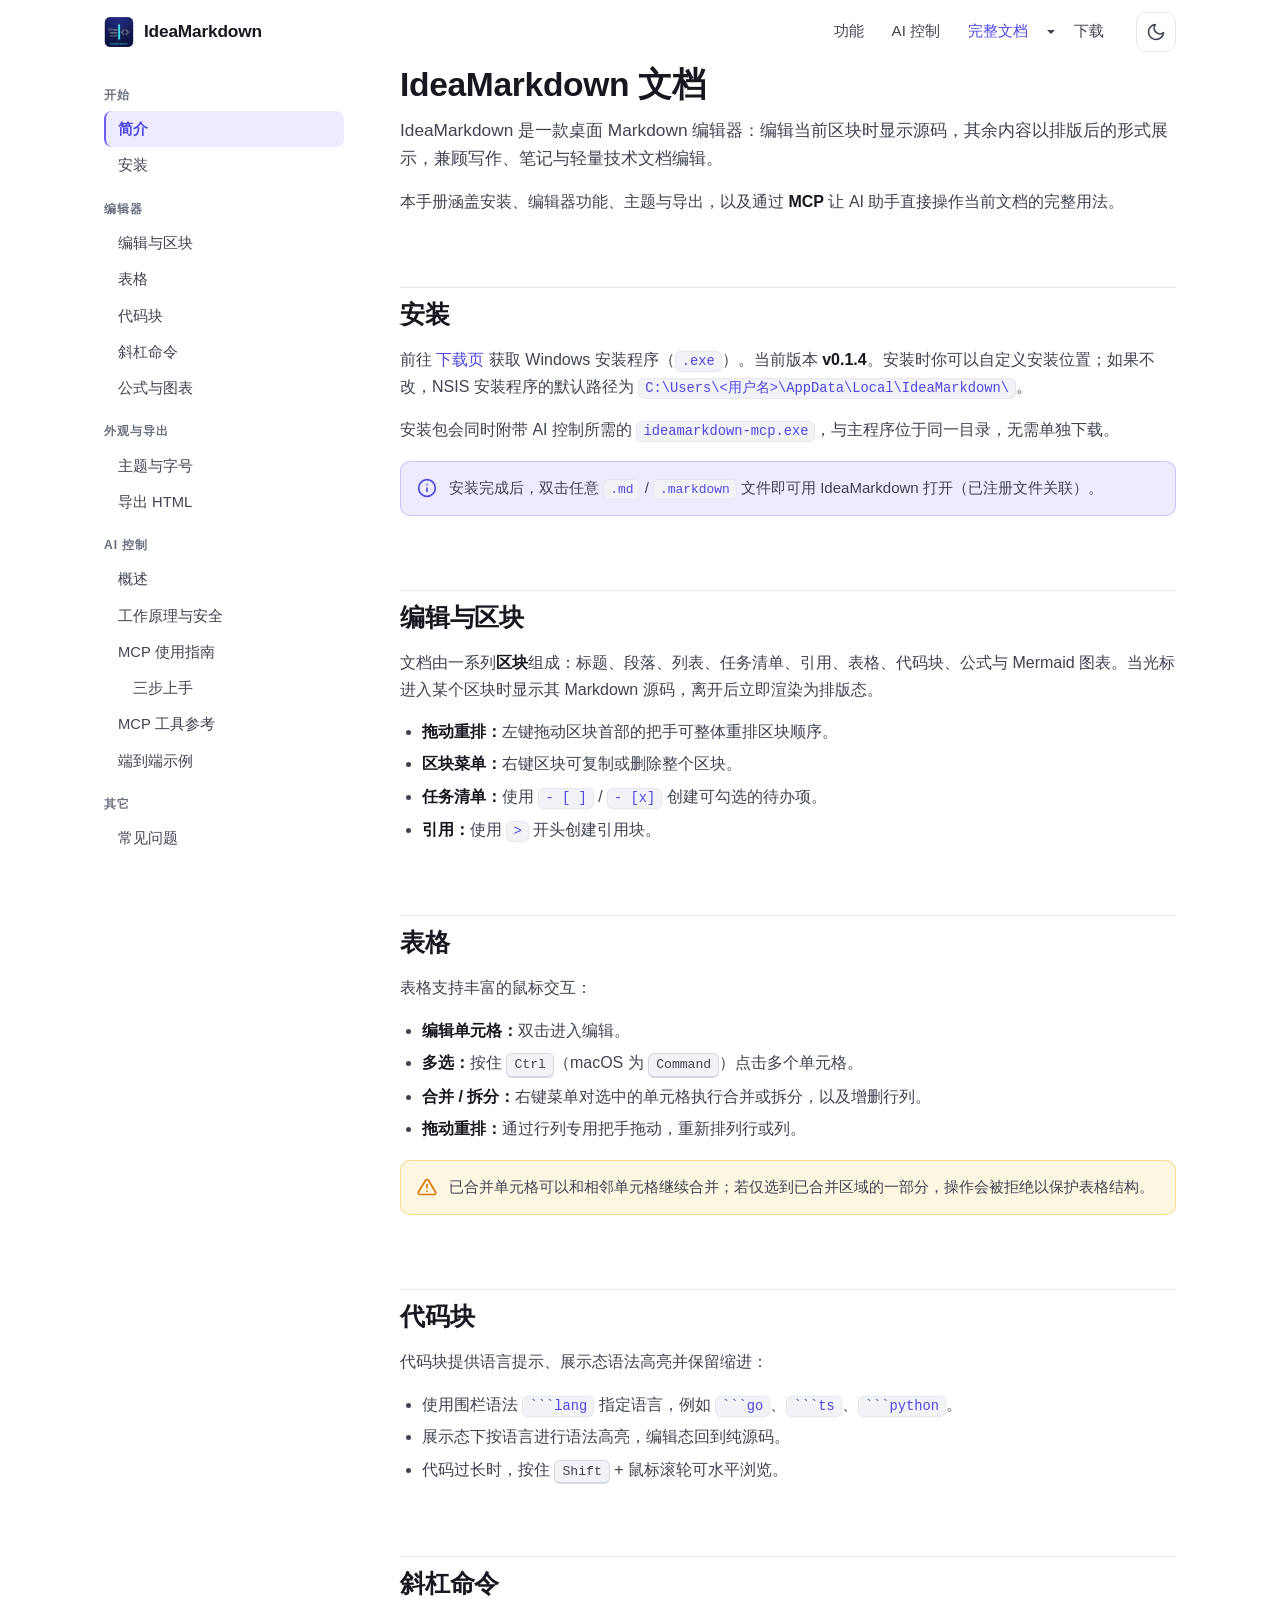
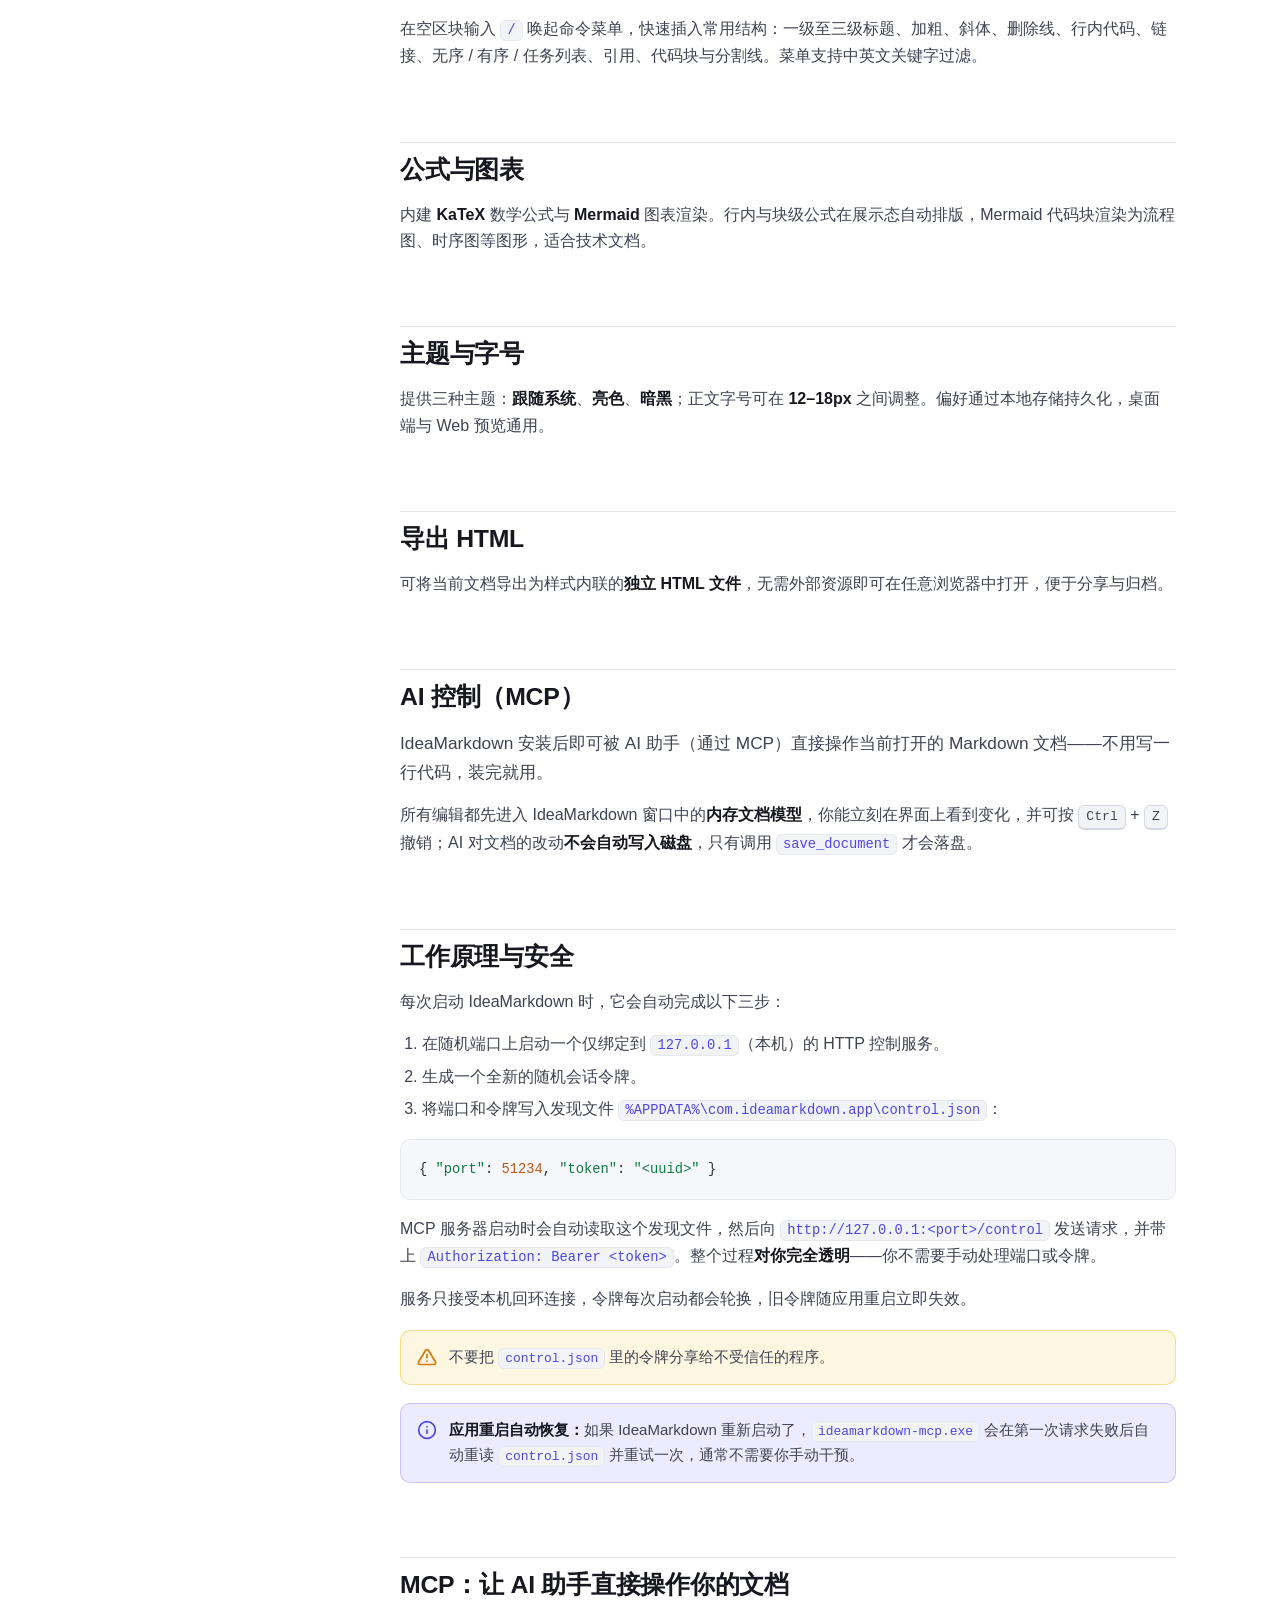
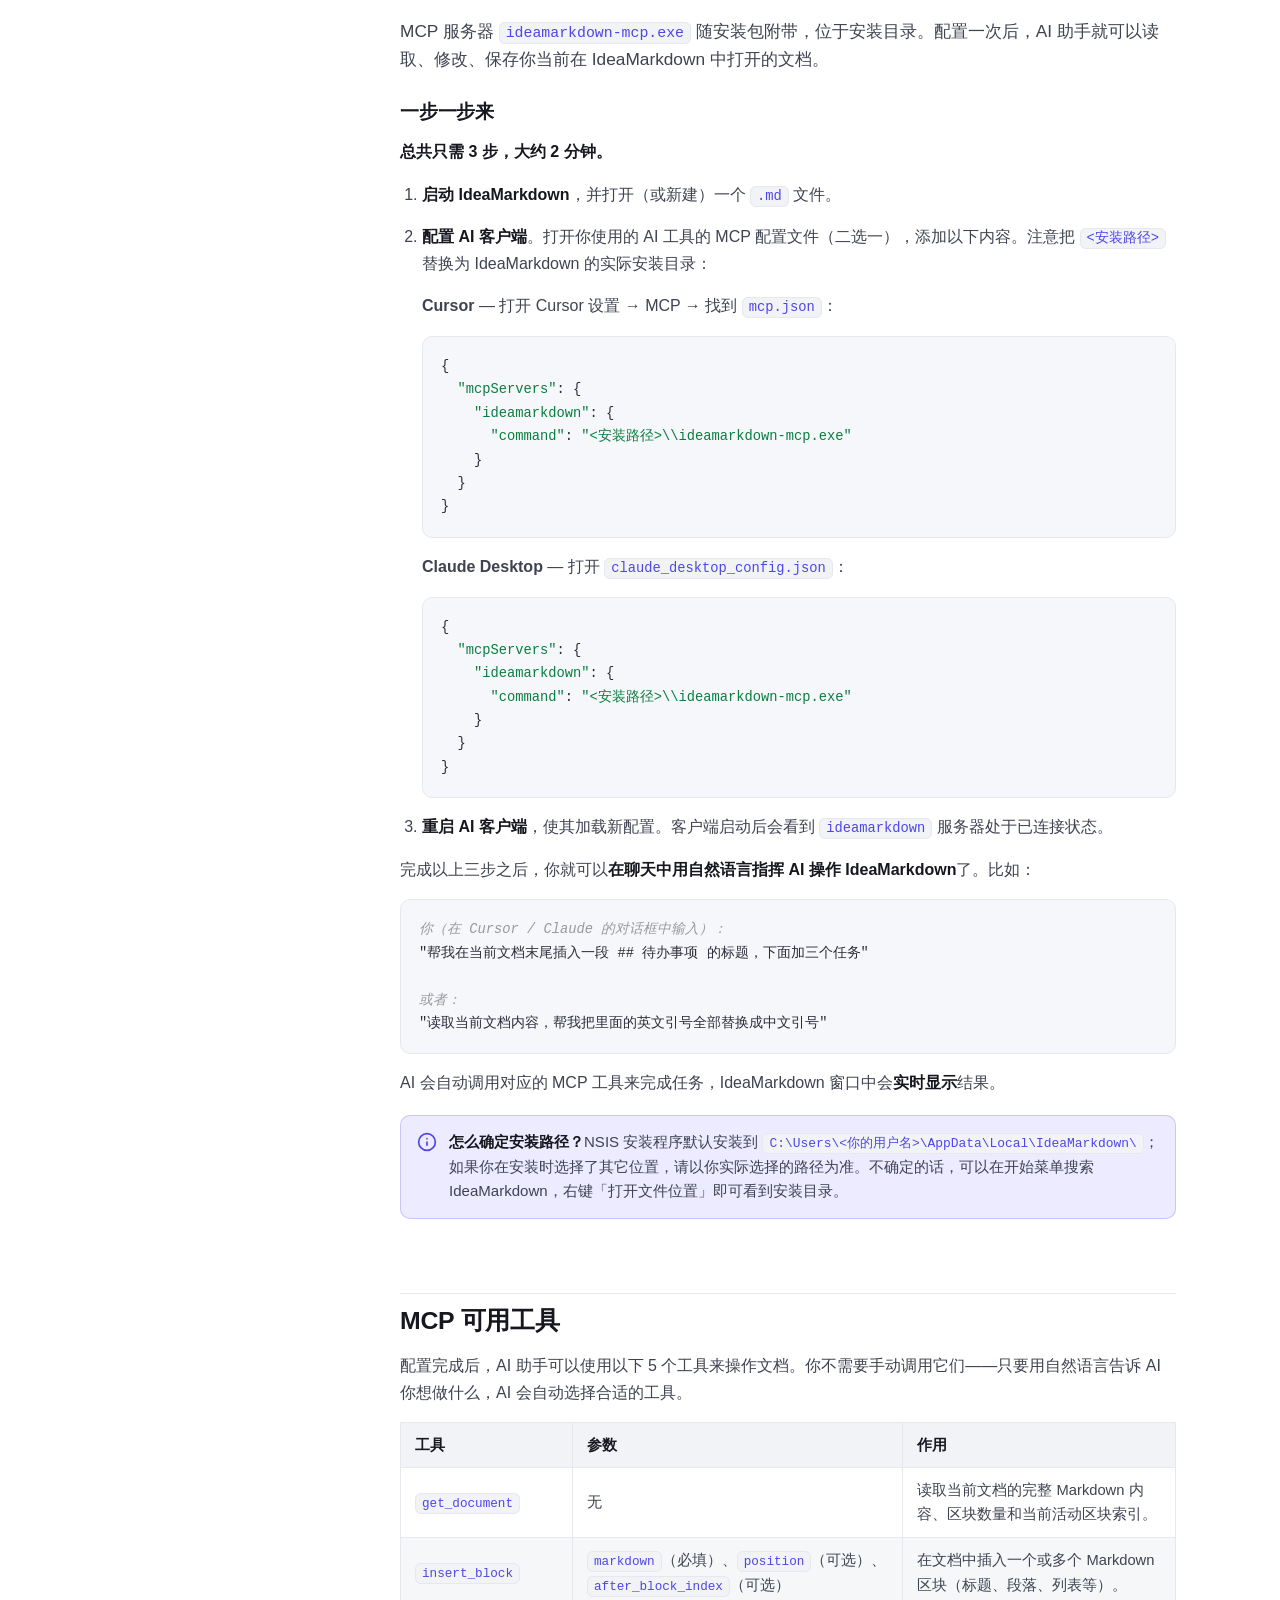
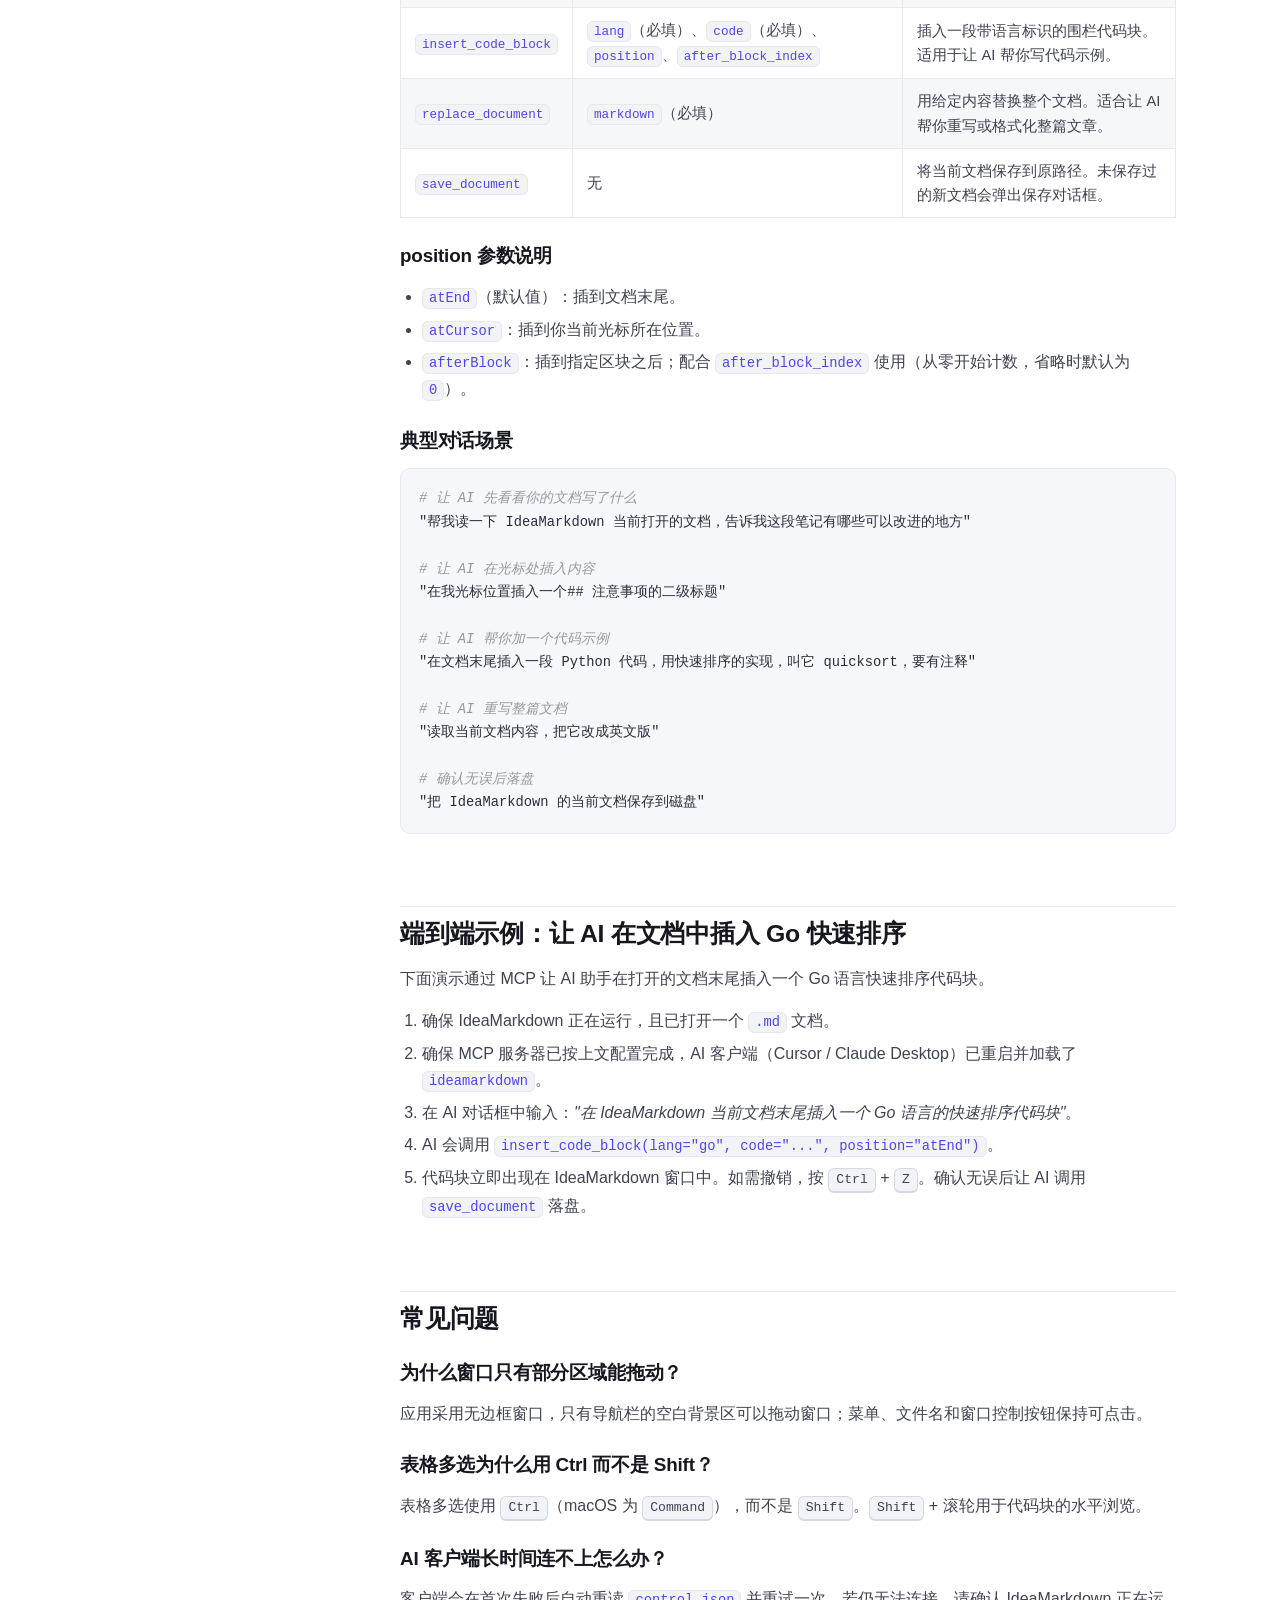
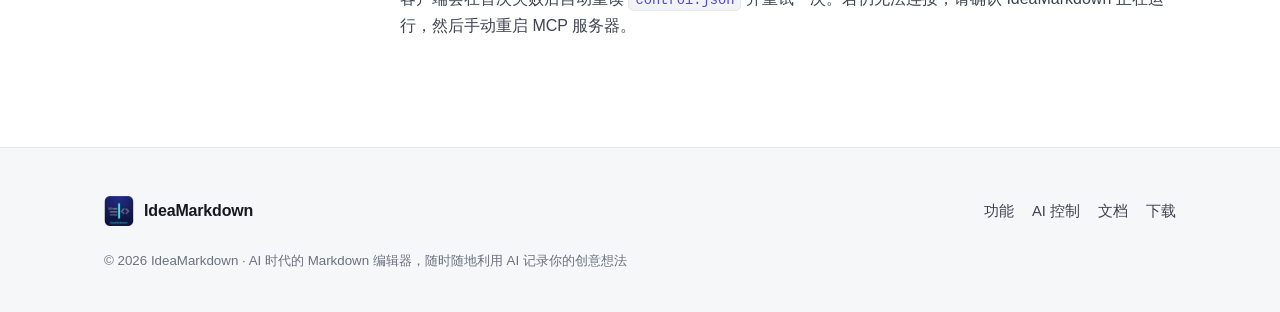
==== commit 3e6461e5: "feat: 完整宣传网站 — 首页/文档/下载，明暗双主题，MCP文档+模式切换" ====
--- a/docs.html
+++ b/docs.html
@@ -31,7 +31,16 @@
       <nav class="nav-links">
         <a href="index.html#features">功能</a>
         <a href="index.html#ai">AI 控制</a>
-        <a href="docs.html" class="active">文档</a>
+        <span class="nav-dropdown">
+          <a href="docs.html" class="active">完整文档</a>
+          <button class="nav-dropdown-arrow" type="button" aria-label="切换文档模式" aria-expanded="false">
+            <svg viewBox="0 0 10 6" fill="currentColor"><path d="M1 1l4 4 4-4"/></svg>
+          </button>
+          <div class="nav-dropdown-menu">
+            <a href="docs.html" data-docs-mode="full">完整文档</a>
+            <a href="docs.html" data-docs-mode="simple">简易文档</a>
+          </div>
+        </span>
         <a href="download.html">下载</a>
       </nav>
       <div class="nav-actions">
@@ -57,7 +66,7 @@
       <!-- 侧边目录 -->
       <aside class="docs-sidebar">
         <h4>开始</h4>
-        <a href="#intro">简介</a>
+        <a href="#intro" data-simple-hide>简介</a>
         <a href="#install">安装</a>
         <h4>编辑器</h4>
         <a href="#editing">编辑与区块</a>
@@ -65,32 +74,32 @@
         <a href="#code-blocks">代码块</a>
         <a href="#slash">斜杠命令</a>
         <a href="#math">公式与图表</a>
-        <h4>外观与导出</h4>
-        <a href="#themes">主题与字号</a>
-        <a href="#export">导出 HTML</a>
+        <h4 data-simple-hide>外观与导出</h4>
+        <a href="#themes" data-simple-hide>主题与字号</a>
+        <a href="#export" data-simple-hide>导出 HTML</a>
         <h4>AI 控制</h4>
         <a href="#ai-control">概述</a>
         <a href="#ai-security">工作原理与安全</a>
-        <a href="#mcp">MCP 服务器</a>
-        <a href="#mcp-tools">MCP 工具</a>
-        <a href="#cli">CLI 命令</a>
+        <a href="#mcp">MCP 使用指南</a>
+        <a href="#mcp-guide">　三步上手</a>
+        <a href="#mcp-tools">MCP 工具参考</a>
         <a href="#ai-demo">端到端示例</a>
-        <h4>其它</h4>
-        <a href="#faq">常见问题</a>
+        <h4 data-simple-hide>其它</h4>
+        <a href="#faq" data-simple-hide>常见问题</a>
       </aside>
 
       <!-- 正文 -->
       <main class="docs-content">
-        <section id="intro">
+        <section id="intro" data-simple-hide>
           <h1>IdeaMarkdown 文档</h1>
           <p class="doc-lead">IdeaMarkdown 是一款桌面 Markdown 编辑器：编辑当前区块时显示源码，其余内容以排版后的形式展示，兼顾写作、笔记与轻量技术文档编辑。</p>
-          <p>本手册涵盖安装、编辑器功能、主题与导出，以及通过 <strong>MCP</strong> 与 <strong>CLI</strong> 让 AI 助手直接操作当前文档的完整用法。</p>
+          <p>本手册涵盖安装、编辑器功能、主题与导出，以及通过 <strong>MCP</strong> 让 AI 助手直接操作当前文档的完整用法。</p>
         </section>
 
         <section id="install">
           <h2>安装</h2>
-          <p>前往 <a href="download.html">下载页</a> 获取 Windows 安装程序（<code>.exe</code>）。当前版本 <strong>v<span data-version>0.1.4</span></strong>，默认安装到 <code>C:\Users\&lt;用户名&gt;\AppData\Local\IdeaMarkdown\</code>。</p>
-          <p>安装包会同时附带 AI 控制所需的 <code>ideamarkdown-mcp.exe</code> 与 <code>ideamarkdown-cli.exe</code>，与主程序位于同一目录，无需单独下载。</p>
+          <p>前往 <a href="download.html">下载页</a> 获取 Windows 安装程序（<code>.exe</code>）。当前版本 <strong>v<span data-version>0.1.4</span></strong>。安装时你可以自定义安装位置；如果不改，NSIS 安装程序的默认路径为 <code>C:\Users\&lt;用户名&gt;\AppData\Local\IdeaMarkdown\</code>。</p>
+          <p>安装包会同时附带 AI 控制所需的 <code>ideamarkdown-mcp.exe</code>，与主程序位于同一目录，无需单独下载。</p>
           <div class="callout">
             <svg viewBox="0 0 24 24" fill="none" stroke="currentColor" stroke-width="2" stroke-linecap="round" stroke-linejoin="round"><circle cx="12" cy="12" r="10"/><path d="M12 16v-4M12 8h.01"/></svg>
             <span>安装完成后，双击任意 <code>.md</code> / <code>.markdown</code> 文件即可用 IdeaMarkdown 打开（已注册文件关联）。</span>
@@ -143,75 +152,100 @@
           <p>内建 <strong>KaTeX</strong> 数学公式与 <strong>Mermaid</strong> 图表渲染。行内与块级公式在展示态自动排版，Mermaid 代码块渲染为流程图、时序图等图形，适合技术文档。</p>
         </section>
 
-        <section id="themes">
+        <section id="themes" data-simple-hide>
           <h2>主题与字号</h2>
           <p>提供三种主题：<strong>跟随系统</strong>、<strong>亮色</strong>、<strong>暗黑</strong>；正文字号可在 <strong>12–18px</strong> 之间调整。偏好通过本地存储持久化，桌面端与 Web 预览通用。</p>
         </section>
 
-        <section id="export">
+        <section id="export" data-simple-hide>
           <h2>导出 HTML</h2>
           <p>可将当前文档导出为样式内联的<strong>独立 HTML 文件</strong>，无需外部资源即可在任意浏览器中打开，便于分享与归档。</p>
         </section>
 
         <section id="ai-control">
-          <h2>AI 控制（MCP + CLI）</h2>
-          <p class="doc-lead">IdeaMarkdown 可以由支持 MCP 的 AI 助手或命令行脚本控制当前打开的文档。</p>
-          <p>所有编辑都先进入窗口中的<strong>内存文档模型</strong>，可立即在界面中看到，并可按 <kbd>Ctrl</kbd> + <kbd>Z</kbd> 撤销；只有调用 <code>save_document</code>（CLI 中为 <code>save</code>）才会写入磁盘。</p>
+          <h2>AI 控制（MCP）</h2>
+          <p class="doc-lead">IdeaMarkdown 安装后即可被 AI 助手（通过 MCP）直接操作当前打开的 Markdown 文档——不用写一行代码，装完就用。</p>
+          <p>所有编辑都先进入 IdeaMarkdown 窗口中的<strong>内存文档模型</strong>，你能立刻在界面上看到变化，并可按 <kbd>Ctrl</kbd> + <kbd>Z</kbd> 撤销；AI 对文档的改动<strong>不会自动写入磁盘</strong>，只有调用 <code>save_document</code> 才会落盘。</p>
         </section>
 
         <section id="ai-security">
           <h2>工作原理与安全</h2>
-          <p>应用每次启动时会：</p>
+          <p>每次启动 IdeaMarkdown 时，它会自动完成以下三步：</p>
           <ol>
-            <li>在随机端口启动仅绑定到 <code>127.0.0.1</code> 的 HTTP 控制服务。</li>
-            <li>生成新的随机会话令牌。</li>
-            <li>将发现文件写到 <code>%APPDATA%\com.ideamarkdown.app\control.json</code>：</li>
+            <li>在随机端口上启动一个仅绑定到 <code>127.0.0.1</code>（本机）的 HTTP 控制服务。</li>
+            <li>生成一个全新的随机会话令牌。</li>
+            <li>将端口和令牌写入发现文件 <code>%APPDATA%\com.ideamarkdown.app\control.json</code>：</li>
           </ol>
           <div class="code">
             <pre><code>{ <span class="tok-str">"port"</span>: <span class="tok-num">51234</span>, <span class="tok-str">"token"</span>: <span class="tok-str">"&lt;uuid&gt;"</span> }</code></pre>
           </div>
-          <p>客户端读取该文件，然后向 <code>http://127.0.0.1:&lt;port&gt;/control</code> 发送请求，并带上 <code>Authorization: Bearer &lt;token&gt;</code>。服务只接受回环连接；令牌在每次启动时轮换，旧令牌随应用重启失效。</p>
+          <p>MCP 服务器启动时会自动读取这个发现文件，然后向 <code>http://127.0.0.1:&lt;port&gt;/control</code> 发送请求，并带上 <code>Authorization: Bearer &lt;token&gt;</code>。整个过程<strong>对你完全透明</strong>——你不需要手动处理端口或令牌。</p>
+          <p>服务只接受本机回环连接，令牌每次启动都会轮换，旧令牌随应用重启立即失效。</p>
           <div class="callout warn">
             <svg viewBox="0 0 24 24" fill="none" stroke="currentColor" stroke-width="2" stroke-linecap="round" stroke-linejoin="round"><path d="M10.3 3.9 1.8 18a2 2 0 0 0 1.7 3h17a2 2 0 0 0 1.7-3L13.7 3.9a2 2 0 0 0-3.4 0Z"/><path d="M12 9v4M12 17h.01"/></svg>
-            <span>不要把发现文件中的令牌共享给不受信任的程序。</span>
+            <span>不要把 <code>control.json</code> 里的令牌分享给不受信任的程序。</span>
           </div>
           <div class="callout">
             <svg viewBox="0 0 24 24" fill="none" stroke="currentColor" stroke-width="2" stroke-linecap="round" stroke-linejoin="round"><circle cx="12" cy="12" r="10"/><path d="M12 16v-4M12 8h.01"/></svg>
-            <span><b>应用重启恢复：</b><code>ideamarkdown-mcp.exe</code> 和 <code>ideamarkdown-cli.exe</code> 会在第一次请求失败后自动重新读取 <code>control.json</code> 并重试一次，因此通常能在 IdeaMarkdown 重启后自动恢复。</span>
-          </div>
-        </section>
-
+            <span><b>应用重启自动恢复：</b>如果 IdeaMarkdown 重新启动了，<code>ideamarkdown-mcp.exe</code> 会在第一次请求失败后自动重读 <code>control.json</code> 并重试一次，通常不需要你手动干预。</span>
+          </div>
+        </section>
+
+        <!-- ============================================================ -->
+        <!-- MCP                                                          -->
+        <!-- ============================================================ -->
         <section id="mcp">
-          <h2>MCP 服务器</h2>
-          <p>MCP 服务器使用 stdio 传输，不需要参数；使用前应先启动 IdeaMarkdown。<code>ideamarkdown-mcp.exe</code> 随安装包附带，默认位于安装目录 <code>C:\Users\&lt;用户名&gt;\AppData\Local\IdeaMarkdown\</code>。</p>
-
-          <h3>Cursor 配置</h3>
-          <p>在 Cursor 的 <code>mcp.json</code> 中添加以下配置，并将路径替换为实际绝对路径：</p>
-          <div class="code">
-            <pre><code>{
+          <h2>MCP：让 AI 助手直接操作你的文档</h2>
+          <p class="doc-lead">MCP 服务器 <code>ideamarkdown-mcp.exe</code> 随安装包附带，位于安装目录。配置一次后，AI 助手就可以读取、修改、保存你当前在 IdeaMarkdown 中打开的文档。</p>
+
+          <h3 id="mcp-guide">一步一步来</h3>
+          <p><strong>总共只需 3 步，大约 2 分钟。</strong></p>
+          <ol>
+            <li><strong>启动 IdeaMarkdown</strong>，并打开（或新建）一个 <code>.md</code> 文件。</li>
+            <li>
+              <p><strong>配置 AI 客户端</strong>。打开你使用的 AI 工具的 MCP 配置文件（二选一），添加以下内容。注意把 <code>&lt;安装路径&gt;</code> 替换为 IdeaMarkdown 的实际安装目录：</p>
+              <p><b>Cursor</b> — 打开 Cursor 设置 → MCP → 找到 <code>mcp.json</code>：</p>
+              <div class="code">
+                <pre><code>{
   <span class="tok-str">"mcpServers"</span>: {
     <span class="tok-str">"ideamarkdown"</span>: {
-      <span class="tok-str">"command"</span>: <span class="tok-str">"C:\\Users\\&lt;用户名&gt;\\AppData\\Local\\IdeaMarkdown\\ideamarkdown-mcp.exe"</span>
+      <span class="tok-str">"command"</span>: <span class="tok-str">"&lt;安装路径&gt;\\ideamarkdown-mcp.exe"</span>
     }
   }
 }</code></pre>
-          </div>
-
-          <h3>Claude Desktop 配置</h3>
-          <p>在 <code>claude_desktop_config.json</code> 中添加：</p>
-          <div class="code">
-            <pre><code>{
+              </div>
+              <p><b>Claude Desktop</b> — 打开 <code>claude_desktop_config.json</code>：</p>
+              <div class="code">
+                <pre><code>{
   <span class="tok-str">"mcpServers"</span>: {
     <span class="tok-str">"ideamarkdown"</span>: {
-      <span class="tok-str">"command"</span>: <span class="tok-str">"C:\\Users\\&lt;用户名&gt;\\AppData\\Local\\IdeaMarkdown\\ideamarkdown-mcp.exe"</span>
+      <span class="tok-str">"command"</span>: <span class="tok-str">"&lt;安装路径&gt;\\ideamarkdown-mcp.exe"</span>
     }
   }
 }</code></pre>
+              </div>
+            </li>
+            <li><strong>重启 AI 客户端</strong>，使其加载新配置。客户端启动后会看到 <code>ideamarkdown</code> 服务器处于已连接状态。</li>
+          </ol>
+          <p>完成以上三步之后，你就可以<strong>在聊天中用自然语言指挥 AI 操作 IdeaMarkdown</strong>了。比如：</p>
+          <div class="code">
+            <pre><code><span class="tok-com">你（在 Cursor / Claude 的对话框中输入）：</span>
+"帮我在当前文档末尾插入一段 ## 待办事项 的标题，下面加三个任务"
+
+<span class="tok-com">或者：</span>
+"读取当前文档内容，帮我把里面的英文引号全部替换成中文引号"</code></pre>
+          </div>
+          <p>AI 会自动调用对应的 MCP 工具来完成任务，IdeaMarkdown 窗口中会<strong>实时显示</strong>结果。</p>
+
+          <div class="callout">
+            <svg viewBox="0 0 24 24" fill="none" stroke="currentColor" stroke-width="2" stroke-linecap="round" stroke-linejoin="round"><circle cx="12" cy="12" r="10"/><path d="M12 16v-4M12 8h.01"/></svg>
+            <span><b>怎么确定安装路径？</b>NSIS 安装程序默认安装到 <code>C:\Users\&lt;你的用户名&gt;\AppData\Local\IdeaMarkdown\</code>；如果你在安装时选择了其它位置，请以你实际选择的路径为准。不确定的话，可以在开始菜单搜索 IdeaMarkdown，右键「打开文件位置」即可看到安装目录。</span>
           </div>
         </section>
 
         <section id="mcp-tools">
-          <h2>MCP 工具</h2>
+          <h2>MCP 可用工具</h2>
+          <p>配置完成后，AI 助手可以使用以下 5 个工具来操作文档。你不需要手动调用它们——只要用自然语言告诉 AI 你想做什么，AI 会自动选择合适的工具。</p>
           <table>
             <thead>
               <tr><th>工具</th><th>参数</th><th>作用</th></tr>
@@ -220,76 +254,68 @@
               <tr>
                 <td><code>get_document</code></td>
                 <td>无</td>
-                <td>返回当前文档的 Markdown、区块数量和活动区块索引。</td>
+                <td>读取当前文档的完整 Markdown 内容、区块数量和当前活动区块索引。</td>
               </tr>
               <tr>
                 <td><code>insert_block</code></td>
                 <td><code>markdown</code>（必填）、<code>position</code>（可选）、<code>after_block_index</code>（可选）</td>
-                <td>插入一个或多个 Markdown 区块。</td>
+                <td>在文档中插入一个或多个 Markdown 区块（标题、段落、列表等）。</td>
               </tr>
               <tr>
                 <td><code>insert_code_block</code></td>
                 <td><code>lang</code>（必填）、<code>code</code>（必填）、<code>position</code>、<code>after_block_index</code></td>
-                <td>插入带语言标识的代码块。</td>
+                <td>插入一段带语言标识的围栏代码块。适用于让 AI 帮你写代码示例。</td>
               </tr>
               <tr>
                 <td><code>replace_document</code></td>
                 <td><code>markdown</code>（必填）</td>
-                <td>用给定 Markdown 替换当前文档全部内容。</td>
+                <td>用给定内容替换整个文档。适合让 AI 帮你重写或格式化整篇文章。</td>
               </tr>
               <tr>
                 <td><code>save_document</code></td>
                 <td>无</td>
-                <td>将当前文档保存到原路径；未保存的新文档会打开保存对话框。</td>
+                <td>将当前文档保存到原路径。未保存过的新文档会弹出保存对话框。</td>
               </tr>
             </tbody>
           </table>
-          <h3>参数说明</h3>
+          <h3>position 参数说明</h3>
           <ul>
-            <li><code>position</code>：可取 <code>atEnd</code>、<code>atCursor</code> 或 <code>afterBlock</code>，默认 <code>atEnd</code>。</li>
-            <li><code>after_block_index</code>：当 <code>position=afterBlock</code> 时使用的从零开始的区块索引；省略时为 <code>0</code>。</li>
+            <li><code>atEnd</code>（默认值）：插到文档末尾。</li>
+            <li><code>atCursor</code>：插到你当前光标所在位置。</li>
+            <li><code>afterBlock</code>：插到指定区块之后；配合 <code>after_block_index</code> 使用（从零开始计数，省略时默认为 <code>0</code>）。</li>
           </ul>
-        </section>
-
-        <section id="cli">
-          <h2>CLI 命令</h2>
-          <p>CLI 位于安装目录 <code>C:\Users\&lt;用户名&gt;\AppData\Local\IdeaMarkdown\ideamarkdown-cli.exe</code>，随安装包附带，运行命令前应先启动 IdeaMarkdown。</p>
-          <table>
-            <thead>
-              <tr><th>命令</th><th>作用</th></tr>
-            </thead>
-            <tbody>
-              <tr><td><code>ideamarkdown-cli get</code></td><td>读取当前文档</td></tr>
-              <tr><td><code>ideamarkdown-cli insert "&lt;markdown&gt;" [--position atEnd|atCursor|afterBlock] [--index N]</code></td><td>插入 Markdown 区块</td></tr>
-              <tr><td><code>ideamarkdown-cli insert-code &lt;lang&gt; "&lt;code&gt;" [--position ...] [--index N]</code></td><td>插入带语言标识的代码块</td></tr>
-              <tr><td><code>ideamarkdown-cli replace "&lt;markdown&gt;"</code></td><td>替换整个文档</td></tr>
-              <tr><td><code>ideamarkdown-cli save</code></td><td>将当前文档写入磁盘</td></tr>
-            </tbody>
-          </table>
-          <p><code>--position</code> 默认为 <code>atEnd</code>。<code>--index N</code> 仅在 <code>--position afterBlock</code> 时生效，<code>N</code> 是从零开始的区块索引；省略时为 <code>0</code>。</p>
+          <h3>典型对话场景</h3>
+          <div class="code">
+            <pre><code><span class="tok-com"># 让 AI 先看看你的文档写了什么</span>
+"帮我读一下 IdeaMarkdown 当前打开的文档，告诉我这段笔记有哪些可以改进的地方"
+
+<span class="tok-com"># 让 AI 在光标处插入内容</span>
+"在我光标位置插入一个## 注意事项的二级标题"
+
+<span class="tok-com"># 让 AI 帮你加一个代码示例</span>
+"在文档末尾插入一段 Python 代码，用快速排序的实现，叫它 quicksort，要有注释"
+
+<span class="tok-com"># 让 AI 重写整篇文档</span>
+"读取当前文档内容，把它改成英文版"
+
+<span class="tok-com"># 确认无误后落盘</span>
+"把 IdeaMarkdown 的当前文档保存到磁盘"</code></pre>
+          </div>
         </section>
 
         <section id="ai-demo">
-          <h2>端到端示例：插入快速排序代码块</h2>
-          <h3>使用 AI 助手</h3>
+          <h2>端到端示例：让 AI 在文档中插入 Go 快速排序</h2>
+          <p>下面演示通过 MCP 让 AI 助手在打开的文档末尾插入一个 Go 语言快速排序代码块。</p>
           <ol>
-            <li>启动 IdeaMarkdown 并打开一个 Markdown 文档。</li>
-            <li>按上文示例配置 MCP 服务器，然后重启或刷新 AI 客户端，使其加载 <code>ideamarkdown</code>。</li>
-            <li>对助手输入：<em>“在打开的文档里添加一个 Go 语言代码块，写上快速排序算法”</em>。</li>
-            <li>确认助手调用 <code>insert_code_block</code>，其中 <code>lang</code> 为 <code>go</code>、<code>code</code> 为快速排序实现，<code>position</code> 可设为 <code>atEnd</code>。</li>
-            <li>代码块应立即出现在窗口中。按 <kbd>Ctrl</kbd> + <kbd>Z</kbd> 可撤销；需要落盘时再让助手调用 <code>save_document</code>。</li>
+            <li>确保 IdeaMarkdown 正在运行，且已打开一个 <code>.md</code> 文档。</li>
+            <li>确保 MCP 服务器已按上文配置完成，AI 客户端（Cursor / Claude Desktop）已重启并加载了 <code>ideamarkdown</code>。</li>
+            <li>在 AI 对话框中输入：<em>"在 IdeaMarkdown 当前文档末尾插入一个 Go 语言的快速排序代码块"</em>。</li>
+            <li>AI 会调用 <code>insert_code_block(lang="go", code="...", position="atEnd")</code>。</li>
+            <li>代码块立即出现在 IdeaMarkdown 窗口中。如需撤销，按 <kbd>Ctrl</kbd> + <kbd>Z</kbd>。确认无误后让 AI 调用 <code>save_document</code> 落盘。</li>
           </ol>
-          <h3>等价 CLI 命令</h3>
-          <p>在 PowerShell 中保持 IdeaMarkdown 运行，并执行：</p>
-          <div class="code">
-            <pre><code>ideamarkdown-cli insert-code go `
-  <span class="tok-str">"func quicksort(a []int) []int { if len(a) &lt; 2 { return a }; ... }"</span> `
-  --position atEnd</code></pre>
-          </div>
-          <p>运行后检查窗口中是否出现 Go 代码块，并用 <kbd>Ctrl</kbd> + <kbd>Z</kbd> 验证撤销。这个实时窗口往返需要在可交互桌面会话中手动验证。</p>
-        </section>
-
-        <section id="faq">
+        </section>
+
+        <section id="faq" data-simple-hide>
           <h2>常见问题</h2>
           <h3>为什么窗口只有部分区域能拖动？</h3>
           <p>应用采用无边框窗口，只有导航栏的空白背景区可以拖动窗口；菜单、文件名和窗口控制按钮保持可点击。</p>
--- a/assets/css/styles.css
+++ b/assets/css/styles.css
@@ -648,8 +648,59 @@
   grid-template-columns: 248px minmax(0, 1fr);
   gap: 48px;
   align-items: start;
-  padding: 40px 0 80px;
-}
+  padding: 0 0 80px;
+}
+
+/* 简化模式：隐藏标记为 data-simple-hide 的元素 */
+.mode-simplified [data-simple-hide] { display: none !important; }
+
+/* 导航栏文档下拉菜单 */
+.nav-dropdown {
+  position: relative;
+  display: inline-flex;
+  align-items: center;
+}
+.nav-dropdown .nav-dropdown-arrow {
+  appearance: none;
+  border: none;
+  background: none;
+  color: var(--fg-soft);
+  cursor: pointer;
+  padding: 8px 2px 8px 6px;
+  font: inherit;
+  display: inline-flex;
+  align-items: center;
+  transition: color 0.18s ease;
+}
+.nav-dropdown .nav-dropdown-arrow:hover { color: var(--accent-2); }
+.nav-dropdown .nav-dropdown-arrow svg { width: 10px; height: 6px; }
+.nav-dropdown-menu {
+  display: none;
+  position: absolute;
+  top: calc(100% + 6px);
+  left: 0;
+  min-width: 160px;
+  background: var(--surface);
+  border: 1px solid var(--border-strong);
+  border-radius: var(--radius-sm);
+  box-shadow: var(--shadow-md);
+  padding: 6px;
+  z-index: 55;
+  animation: fade-in 0.16s ease;
+}
+.nav-dropdown.open .nav-dropdown-menu { display: block; }
+.nav-dropdown-menu a {
+  display: block;
+  padding: 8px 14px;
+  border-radius: 6px;
+  color: var(--fg-soft);
+  font-size: 0.92rem;
+  font-weight: 500;
+  white-space: nowrap;
+  transition: background-color 0.14s ease, color 0.14s ease;
+}
+.nav-dropdown-menu a:hover { background: var(--accent-soft); color: var(--accent-2); text-decoration: none; }
+.nav-dropdown-menu a.active { color: var(--accent-2); font-weight: 600; }
 .docs-sidebar {
   position: sticky;
   top: calc(var(--nav-h) + 24px);
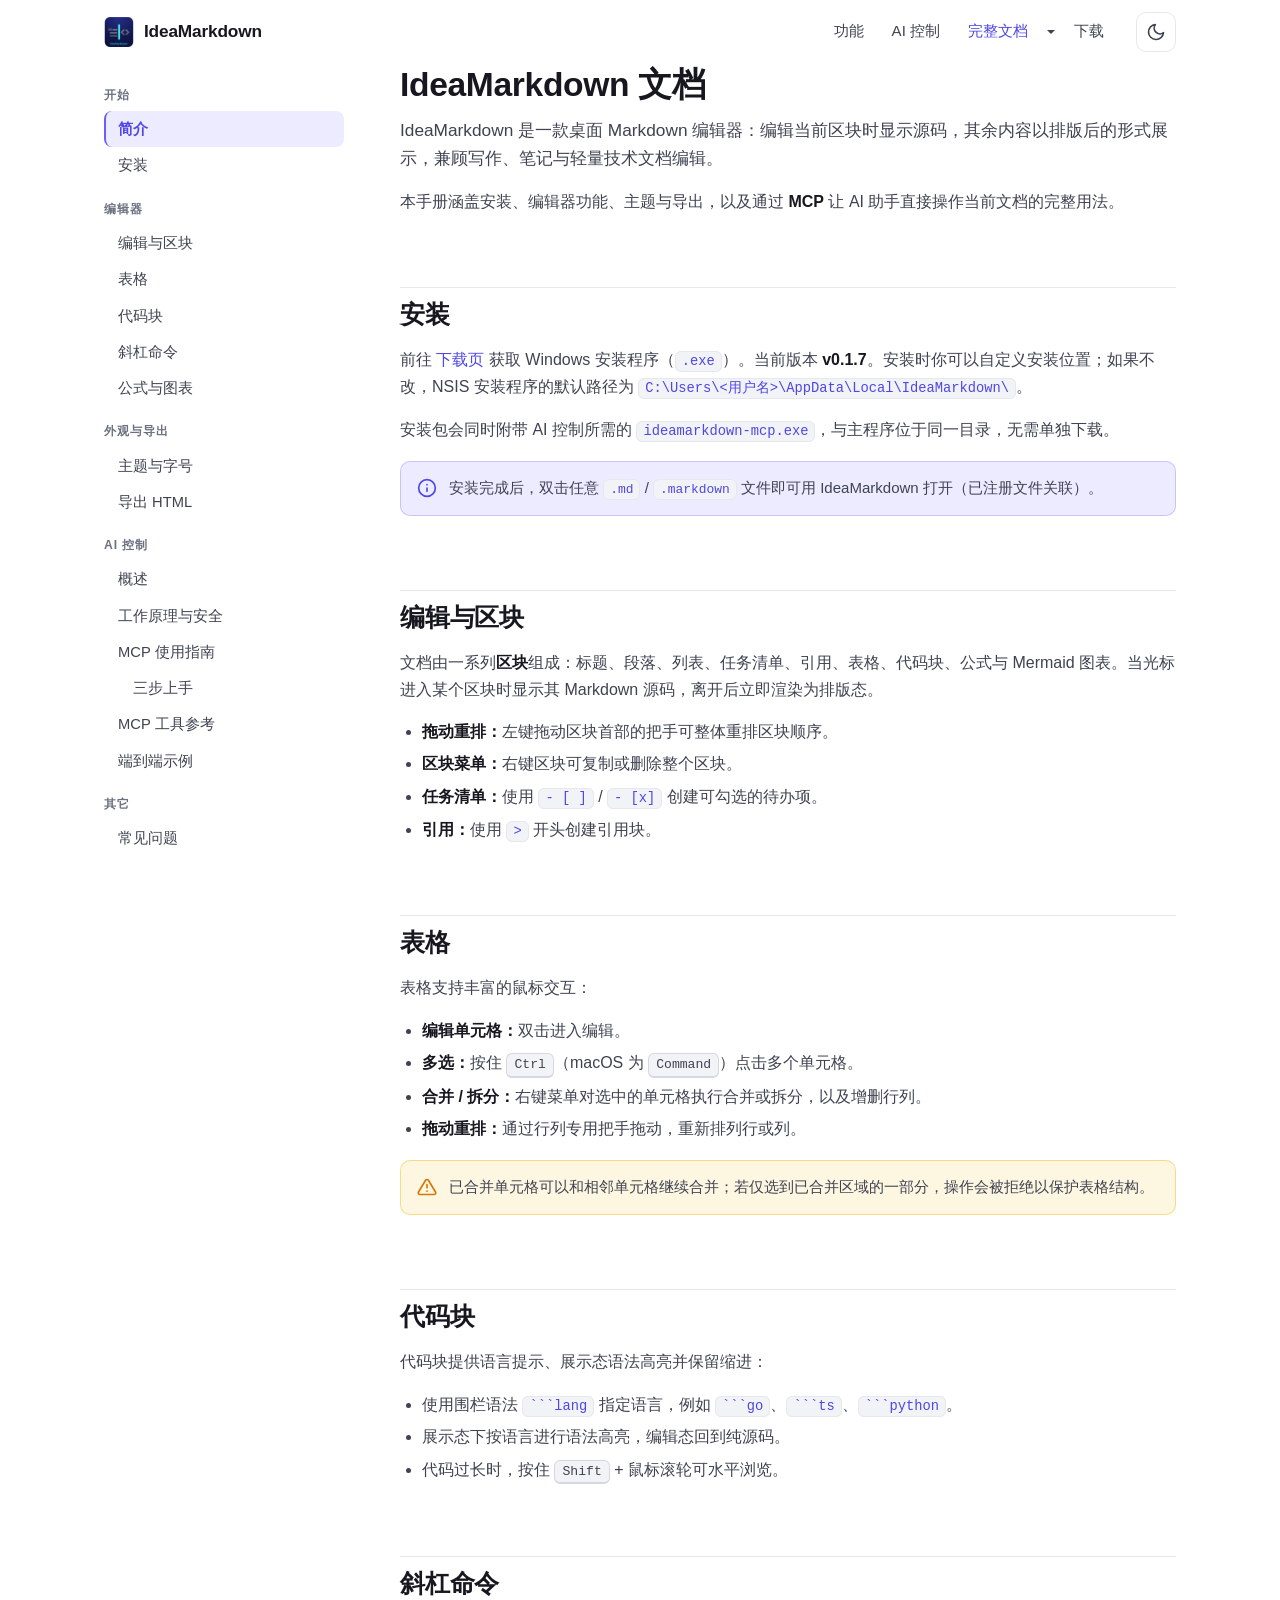
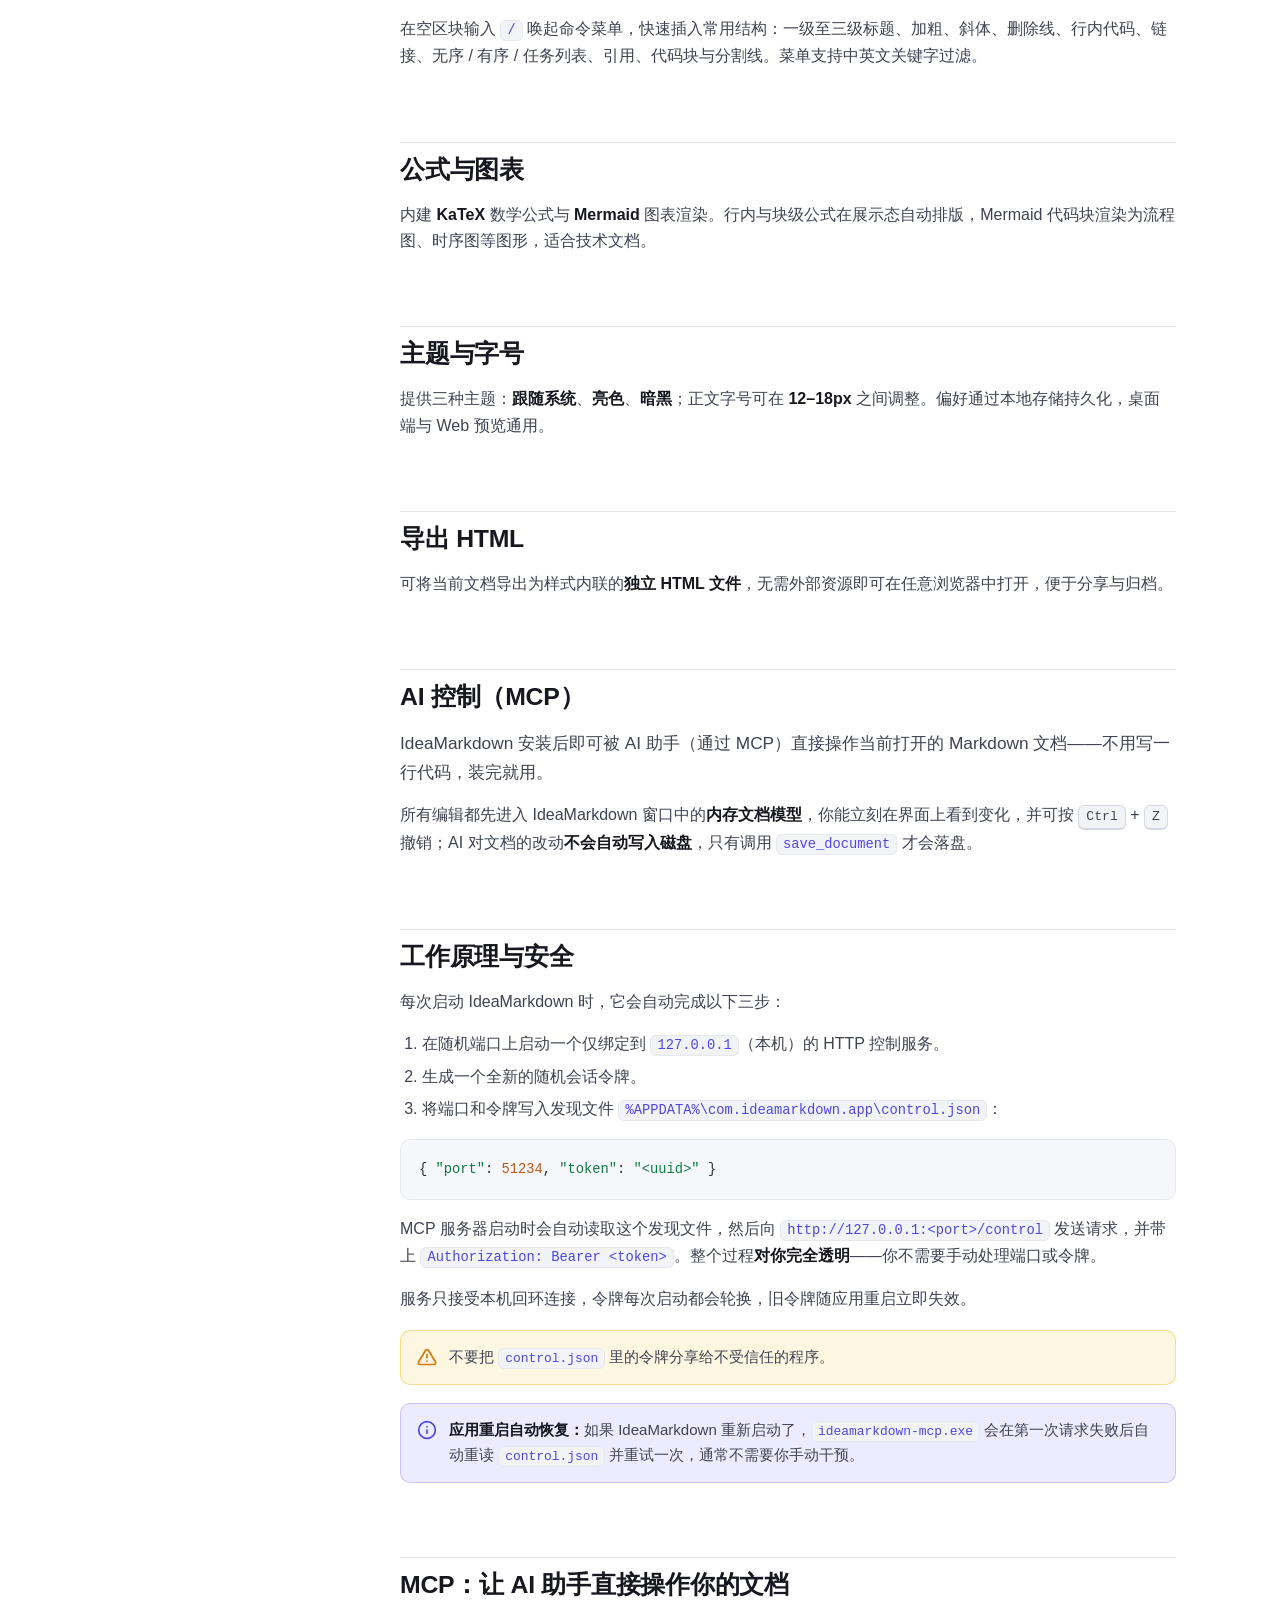
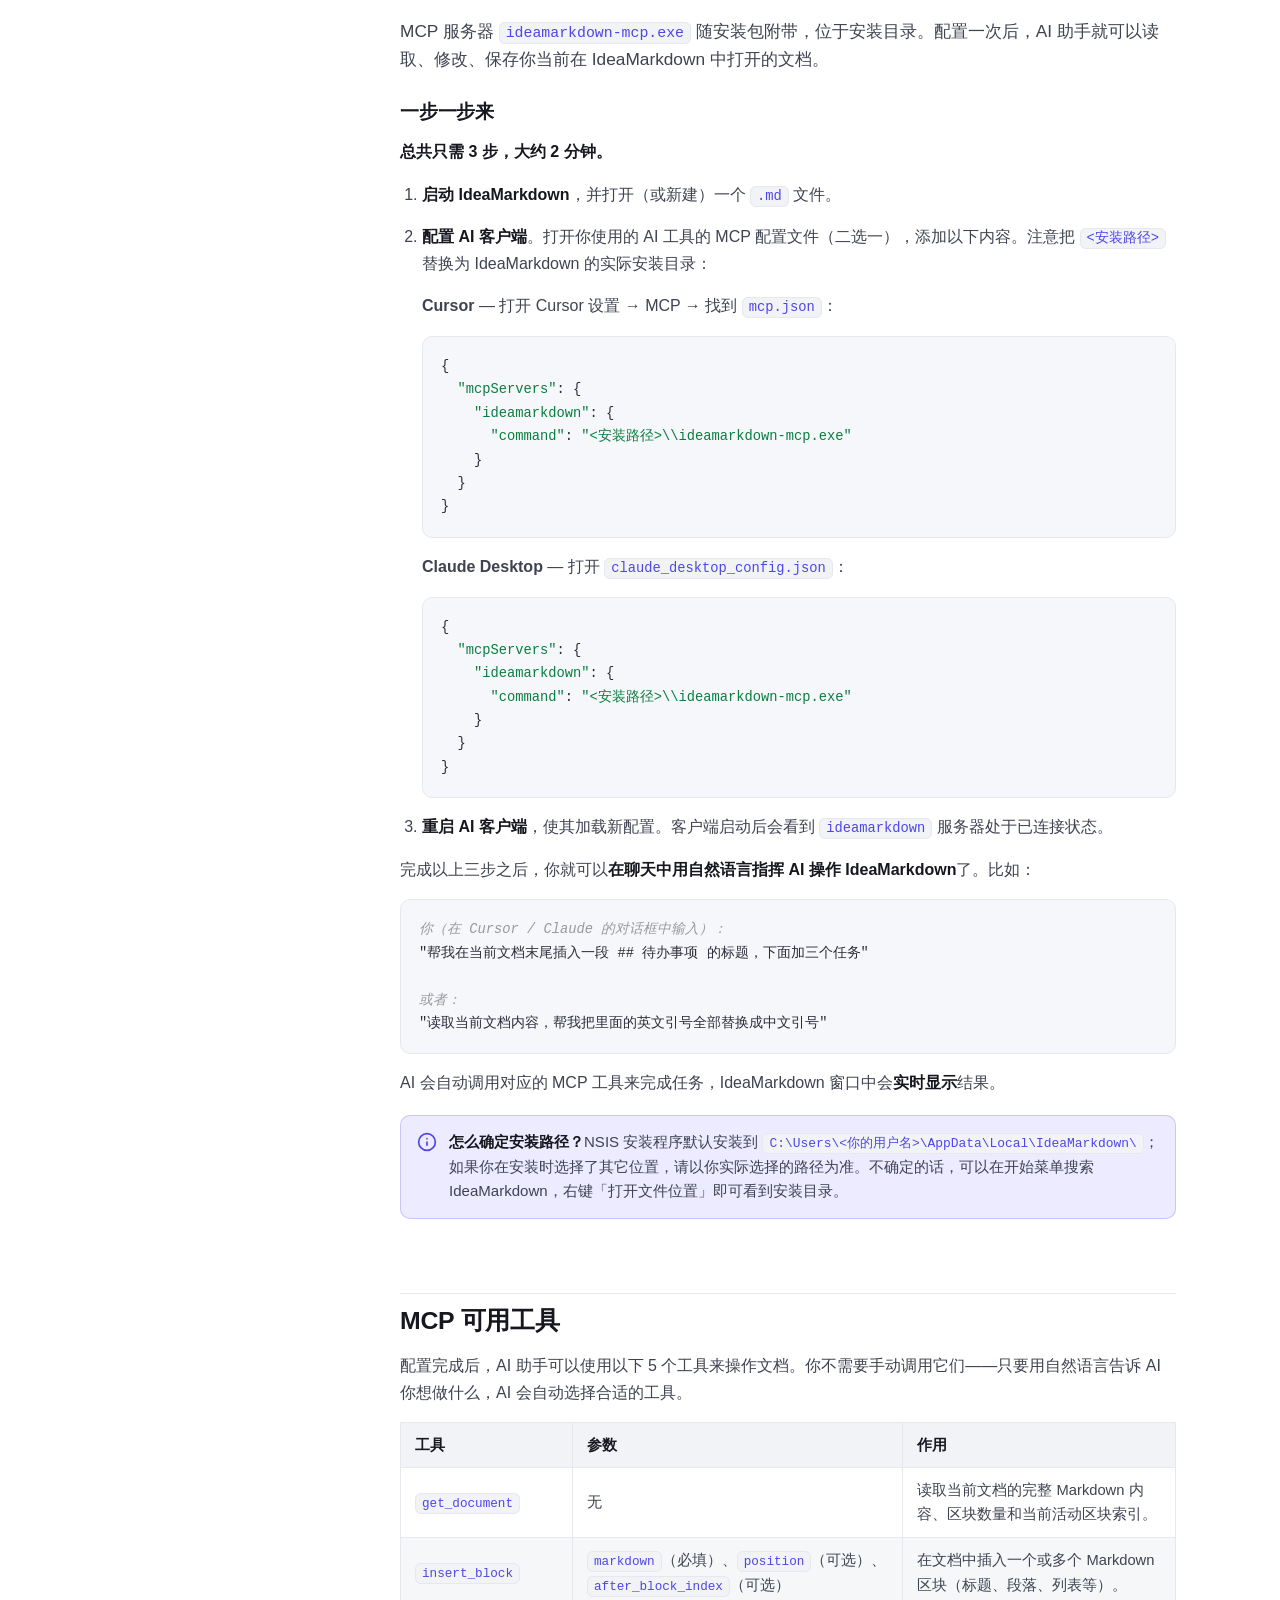
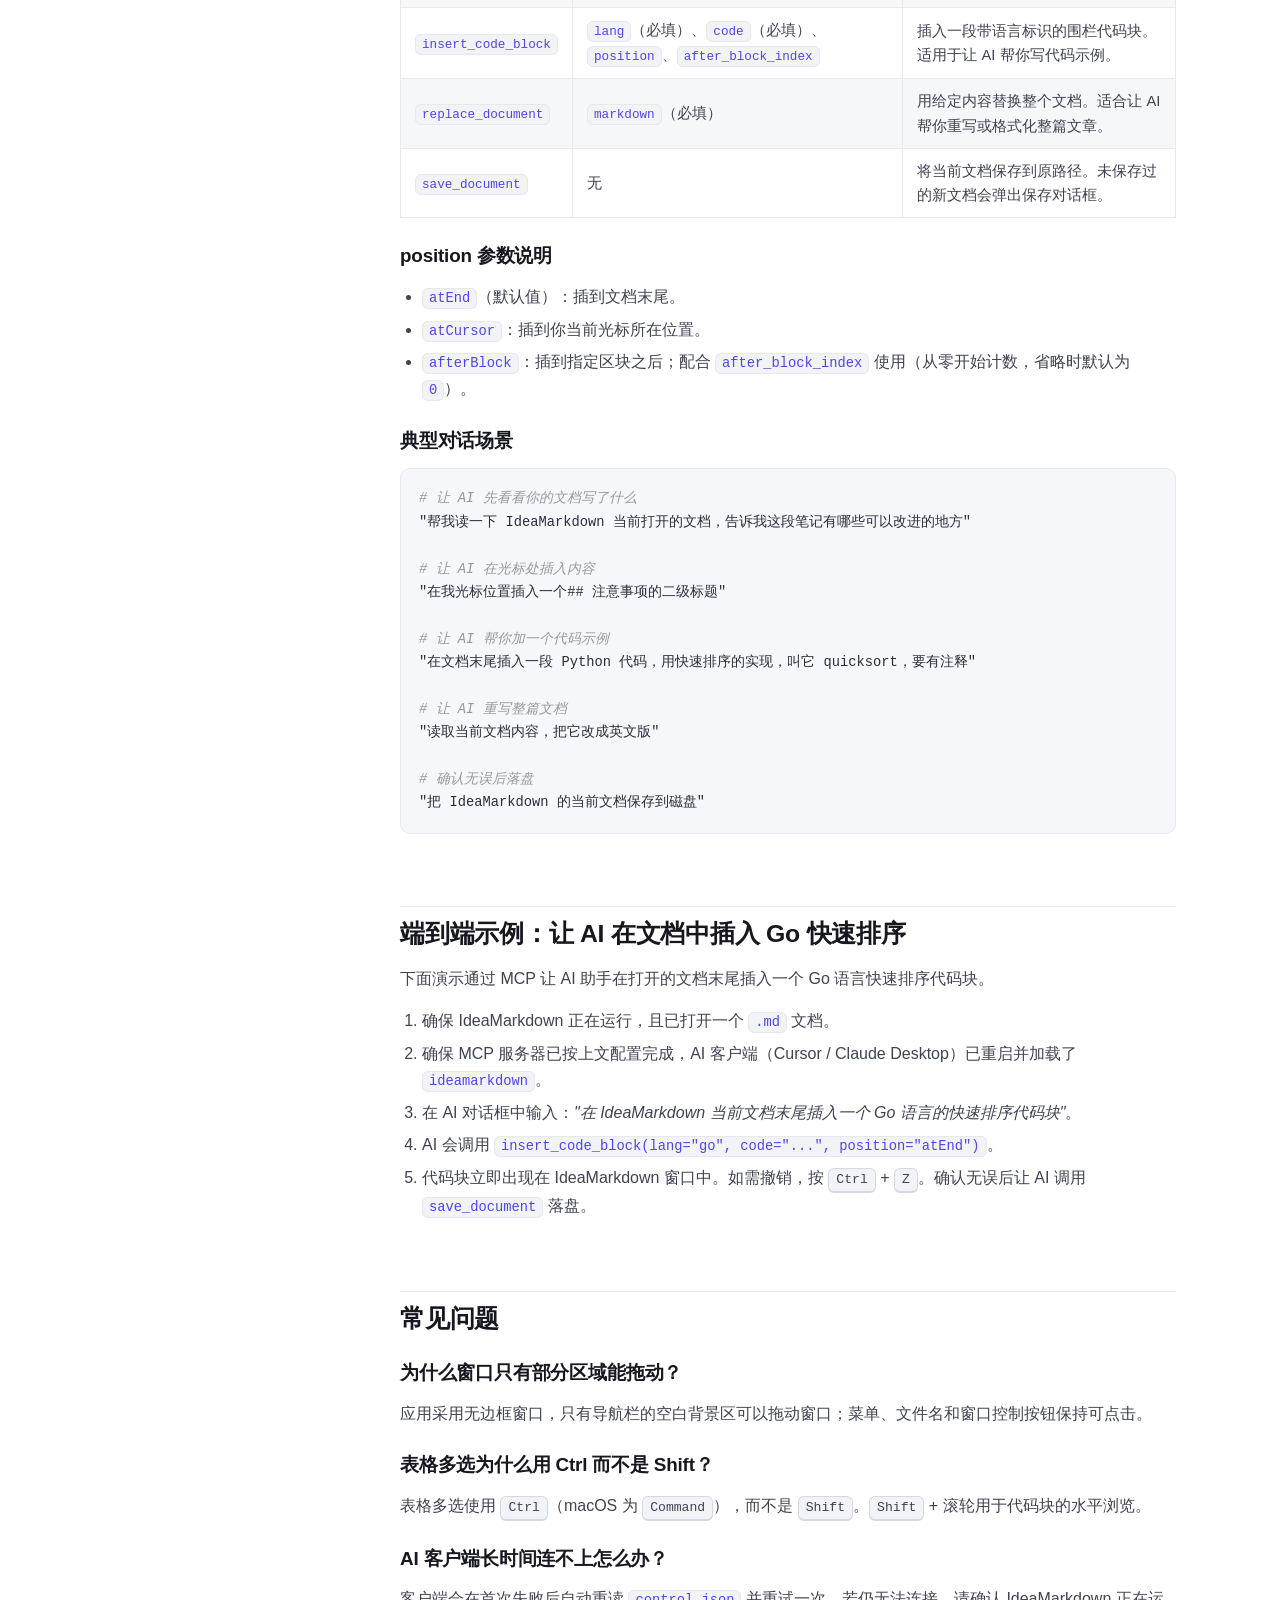
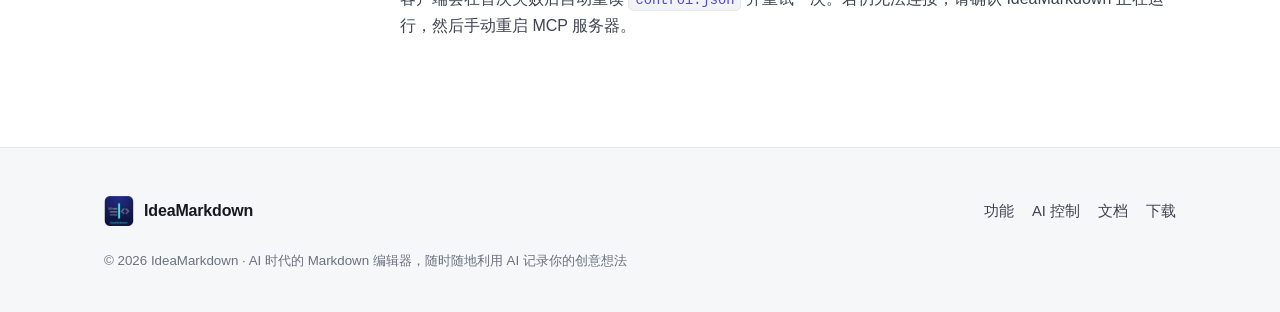
==== commit 1df9fee7: "fix: 彻底清除所有 CLI 相关文字" ====
--- a/docs.html
+++ b/docs.html
@@ -4,7 +4,7 @@
   <meta charset="UTF-8" />
   <meta name="viewport" content="width=device-width, initial-scale=1.0" />
   <title>文档 — IdeaMarkdown</title>
-  <meta name="description" content="IdeaMarkdown 完整文档：安装、编辑器功能、表格与代码块、主题、导出，以及通过 MCP 与 CLI 让 AI 操作文档的详细用法。" />
+  <meta name="description" content="IdeaMarkdown 完整文档：安装、编辑器功能、表格与代码块、主题、导出，以及通过 MCP 让 AI 操作文档的详细用法。" />
   <link rel="icon" type="image/png" href="assets/icon.png" />
   <link rel="icon" type="image/png" sizes="32x32" href="assets/favicon-32.png" />
   <script>
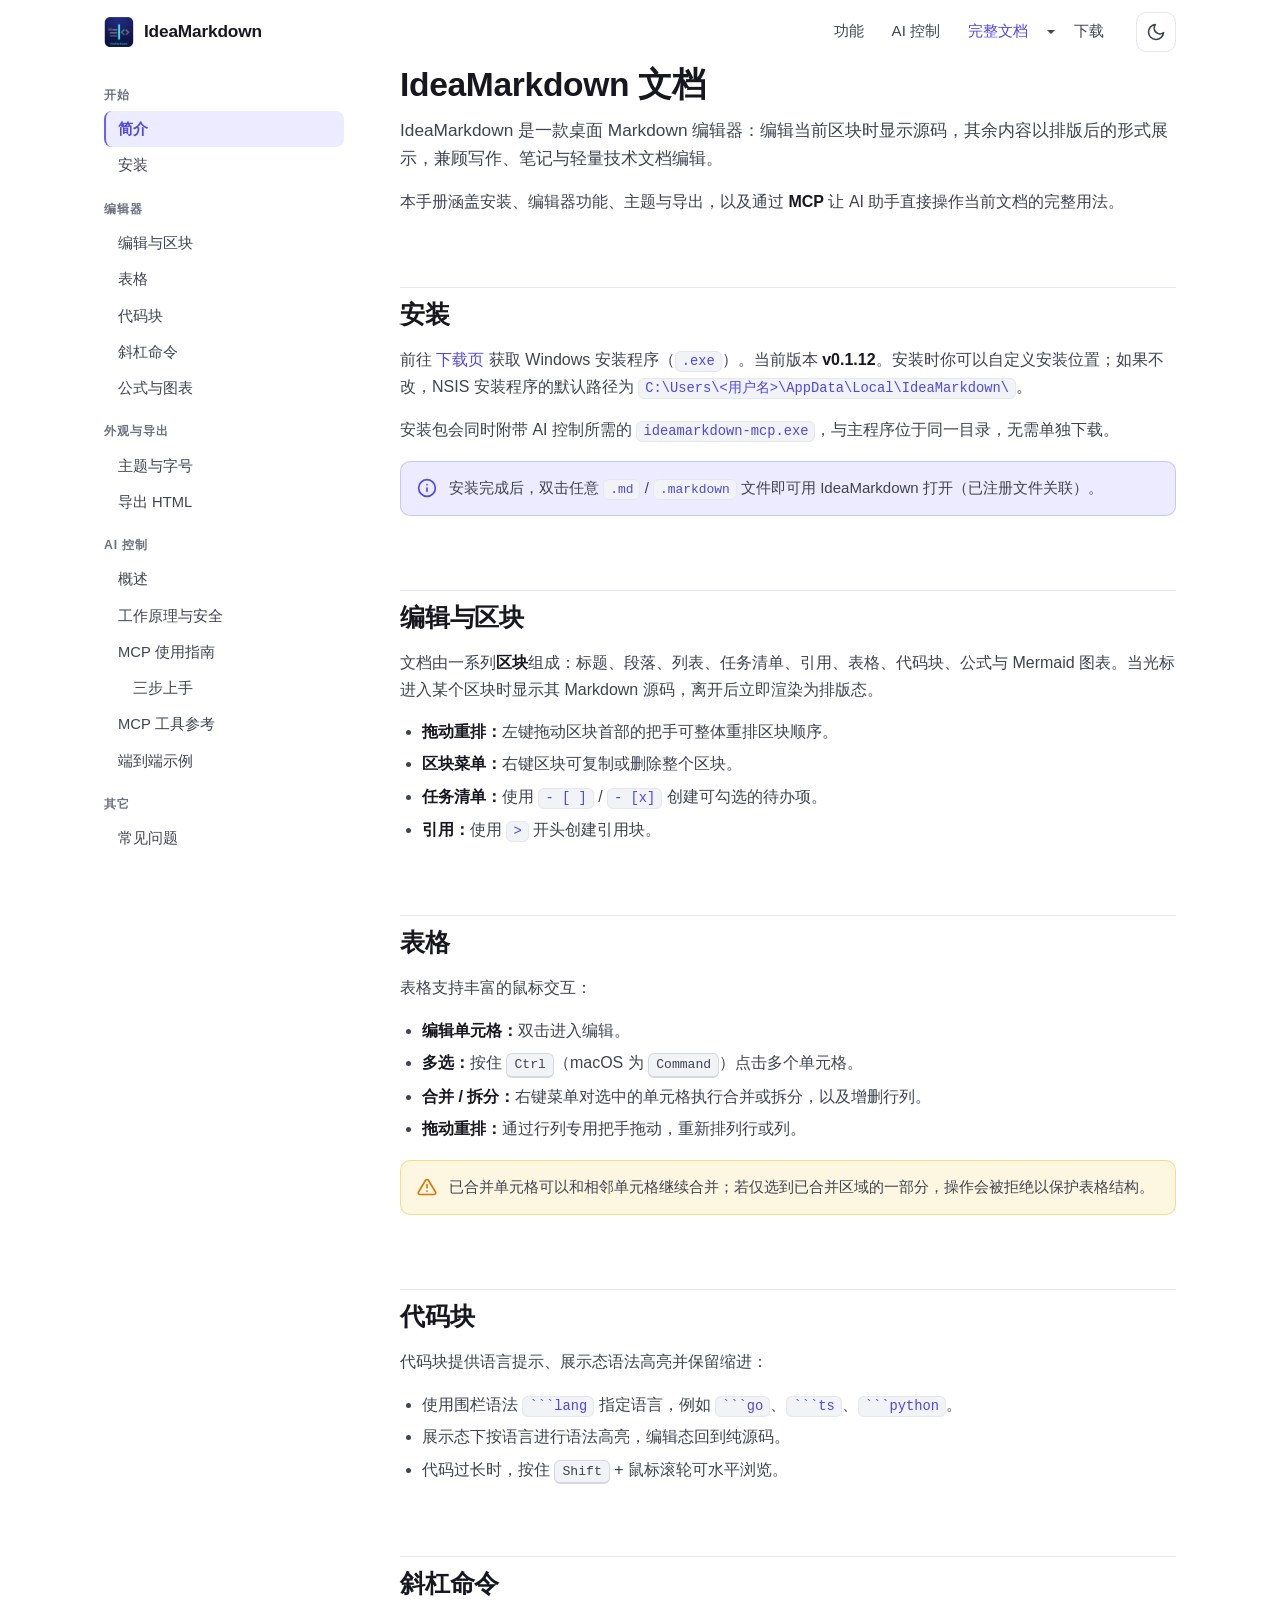
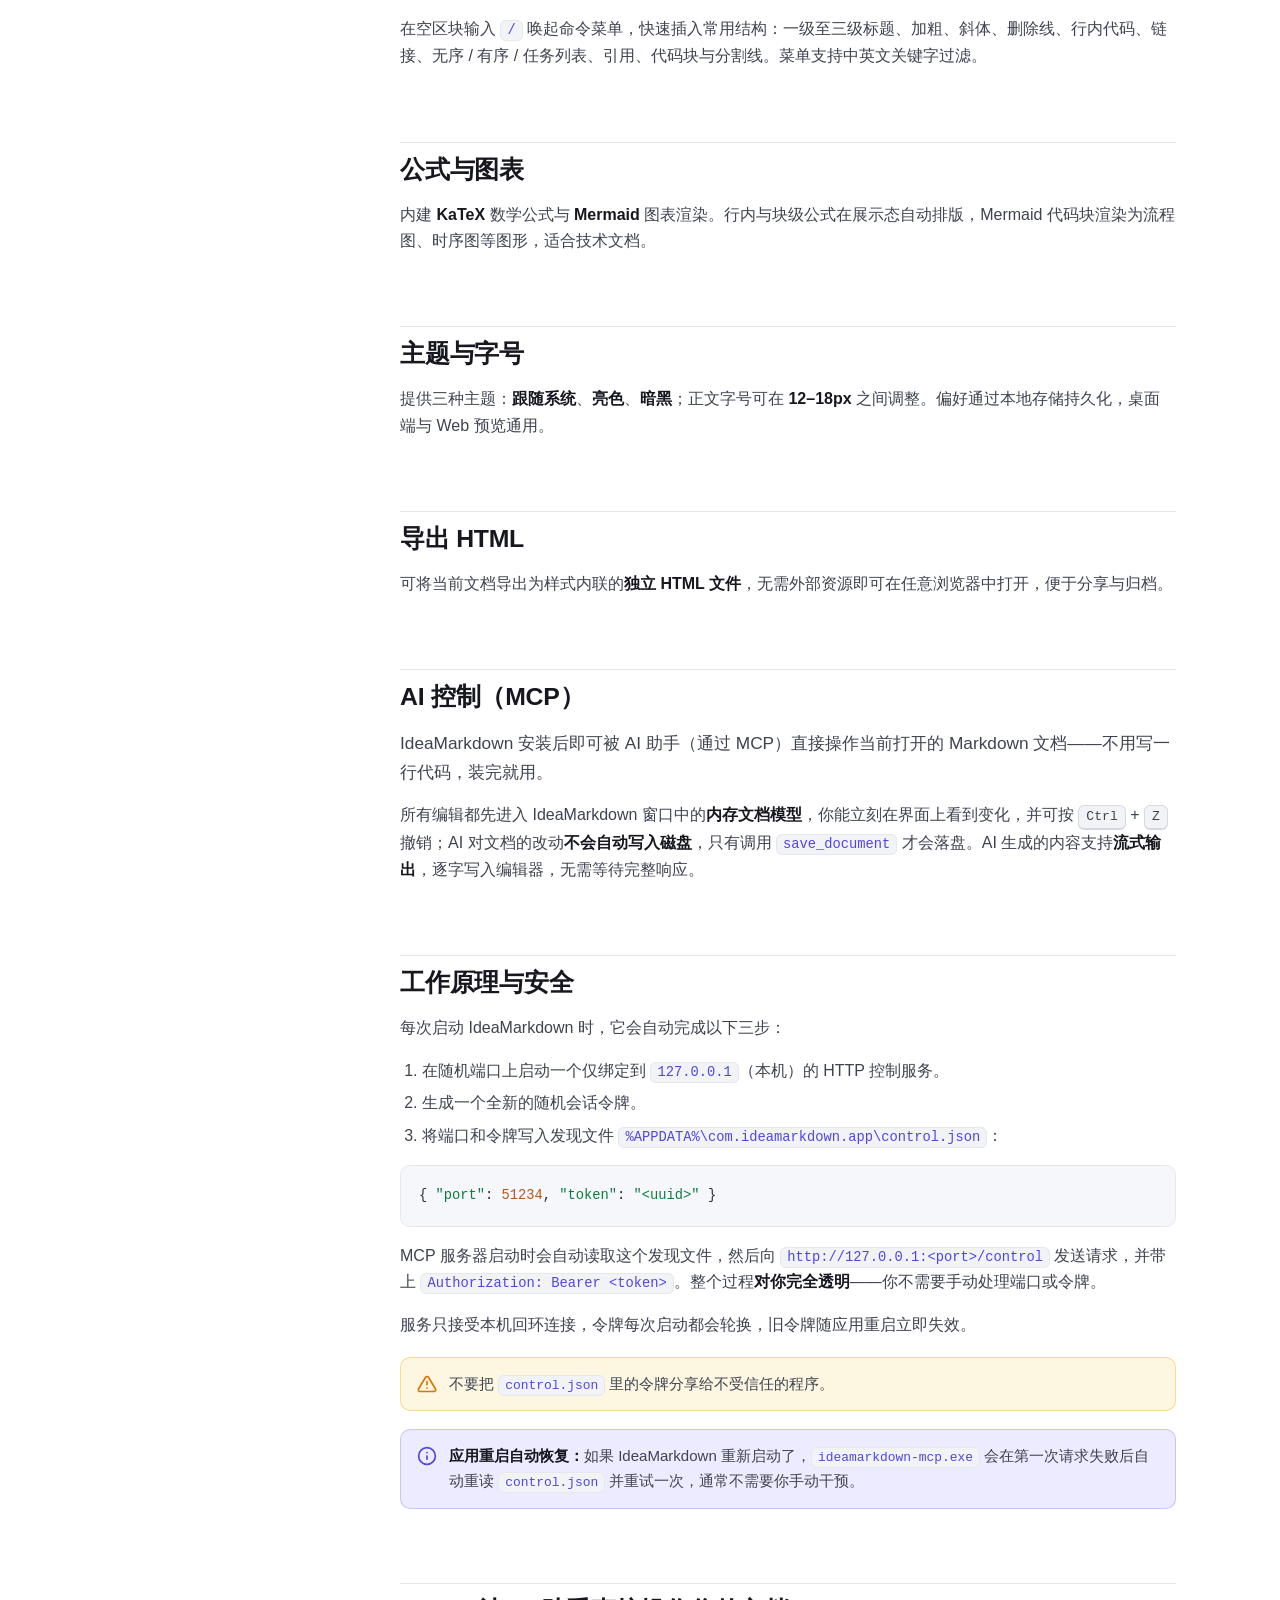
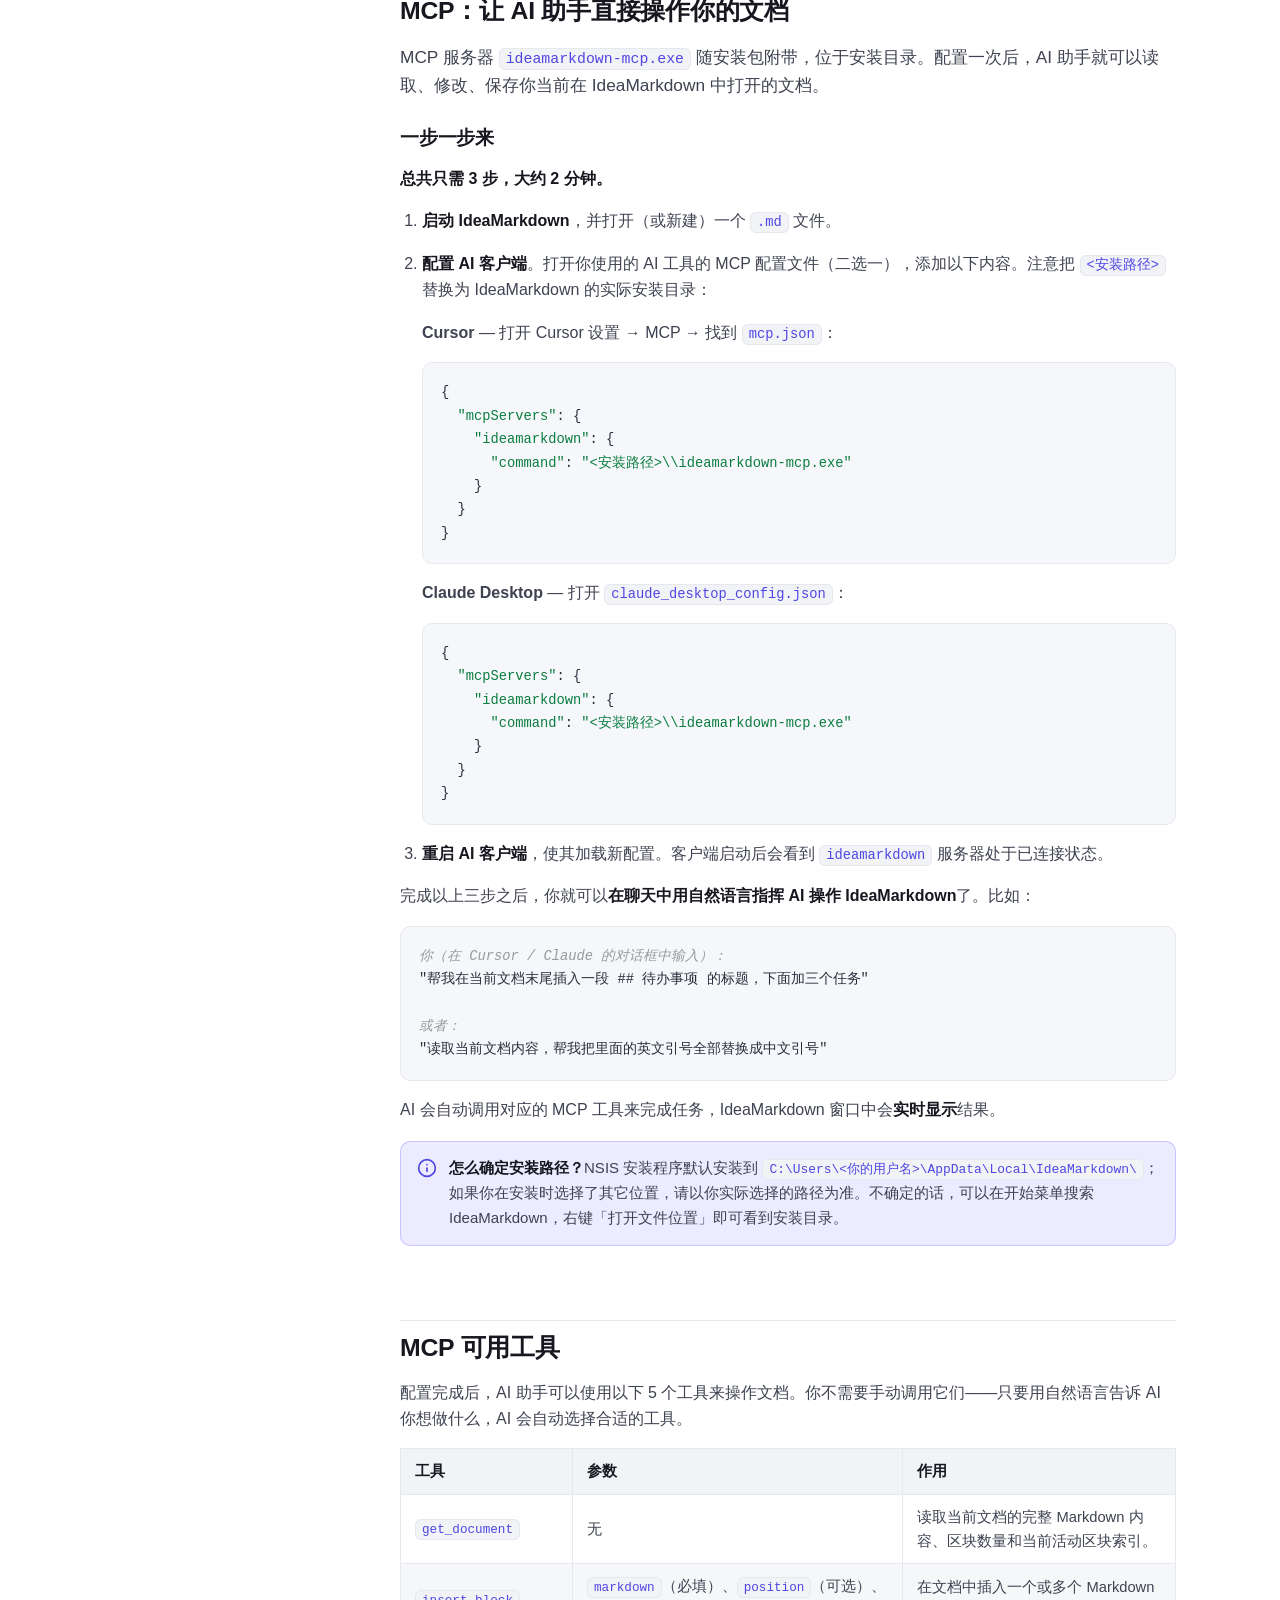
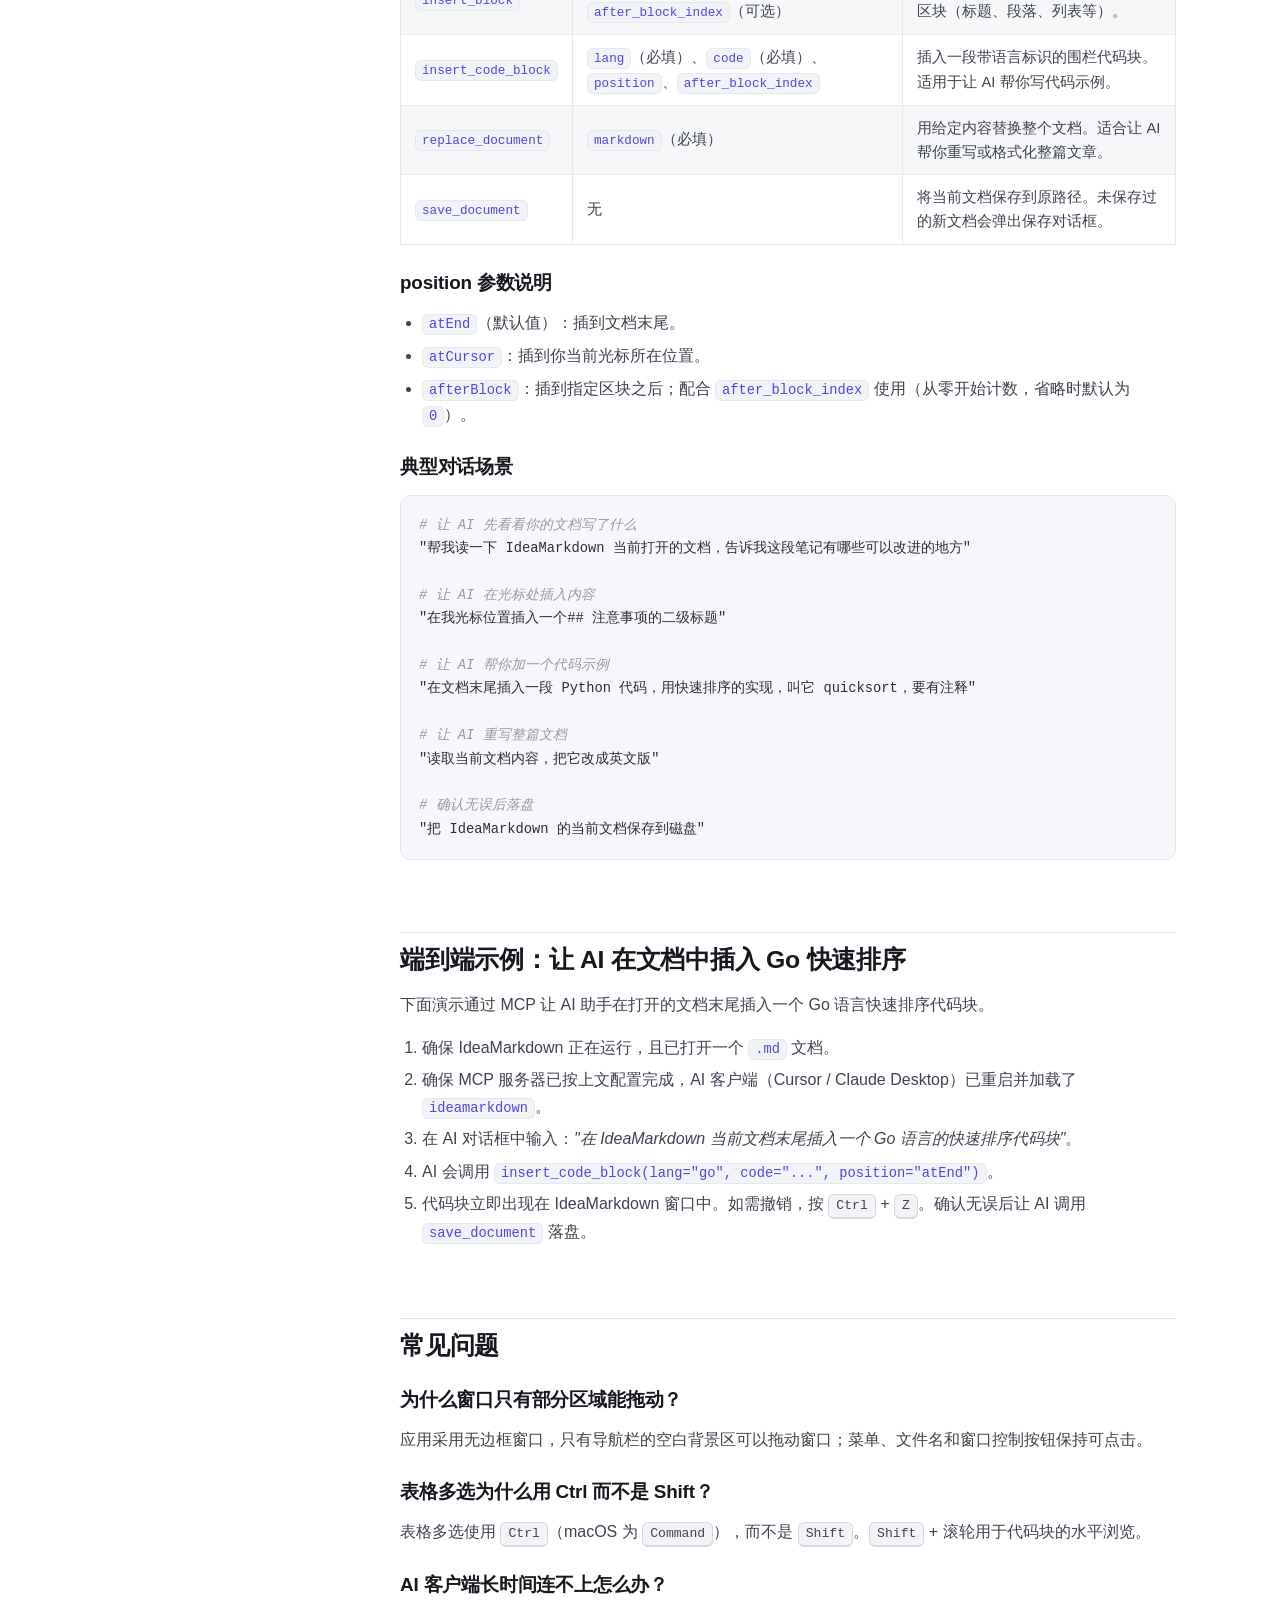
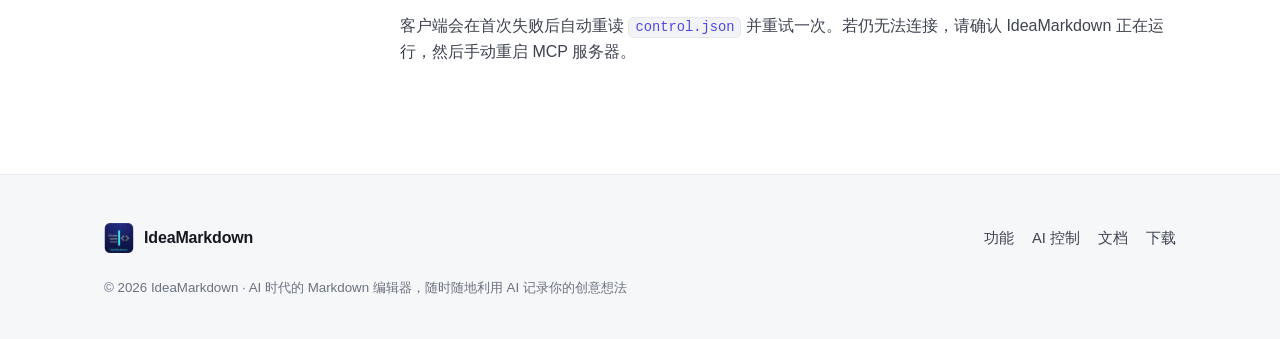
==== commit 77d6df88: "feat: 添加流式输出功能说明" ====
--- a/docs.html
+++ b/docs.html
@@ -165,7 +165,7 @@
         <section id="ai-control">
           <h2>AI 控制（MCP）</h2>
           <p class="doc-lead">IdeaMarkdown 安装后即可被 AI 助手（通过 MCP）直接操作当前打开的 Markdown 文档——不用写一行代码，装完就用。</p>
-          <p>所有编辑都先进入 IdeaMarkdown 窗口中的<strong>内存文档模型</strong>，你能立刻在界面上看到变化，并可按 <kbd>Ctrl</kbd> + <kbd>Z</kbd> 撤销；AI 对文档的改动<strong>不会自动写入磁盘</strong>，只有调用 <code>save_document</code> 才会落盘。</p>
+          <p>所有编辑都先进入 IdeaMarkdown 窗口中的<strong>内存文档模型</strong>，你能立刻在界面上看到变化，并可按 <kbd>Ctrl</kbd> + <kbd>Z</kbd> 撤销；AI 对文档的改动<strong>不会自动写入磁盘</strong>，只有调用 <code>save_document</code> 才会落盘。AI 生成的内容支持<strong>流式输出</strong>，逐字写入编辑器，无需等待完整响应。</p>
         </section>
 
         <section id="ai-security">
